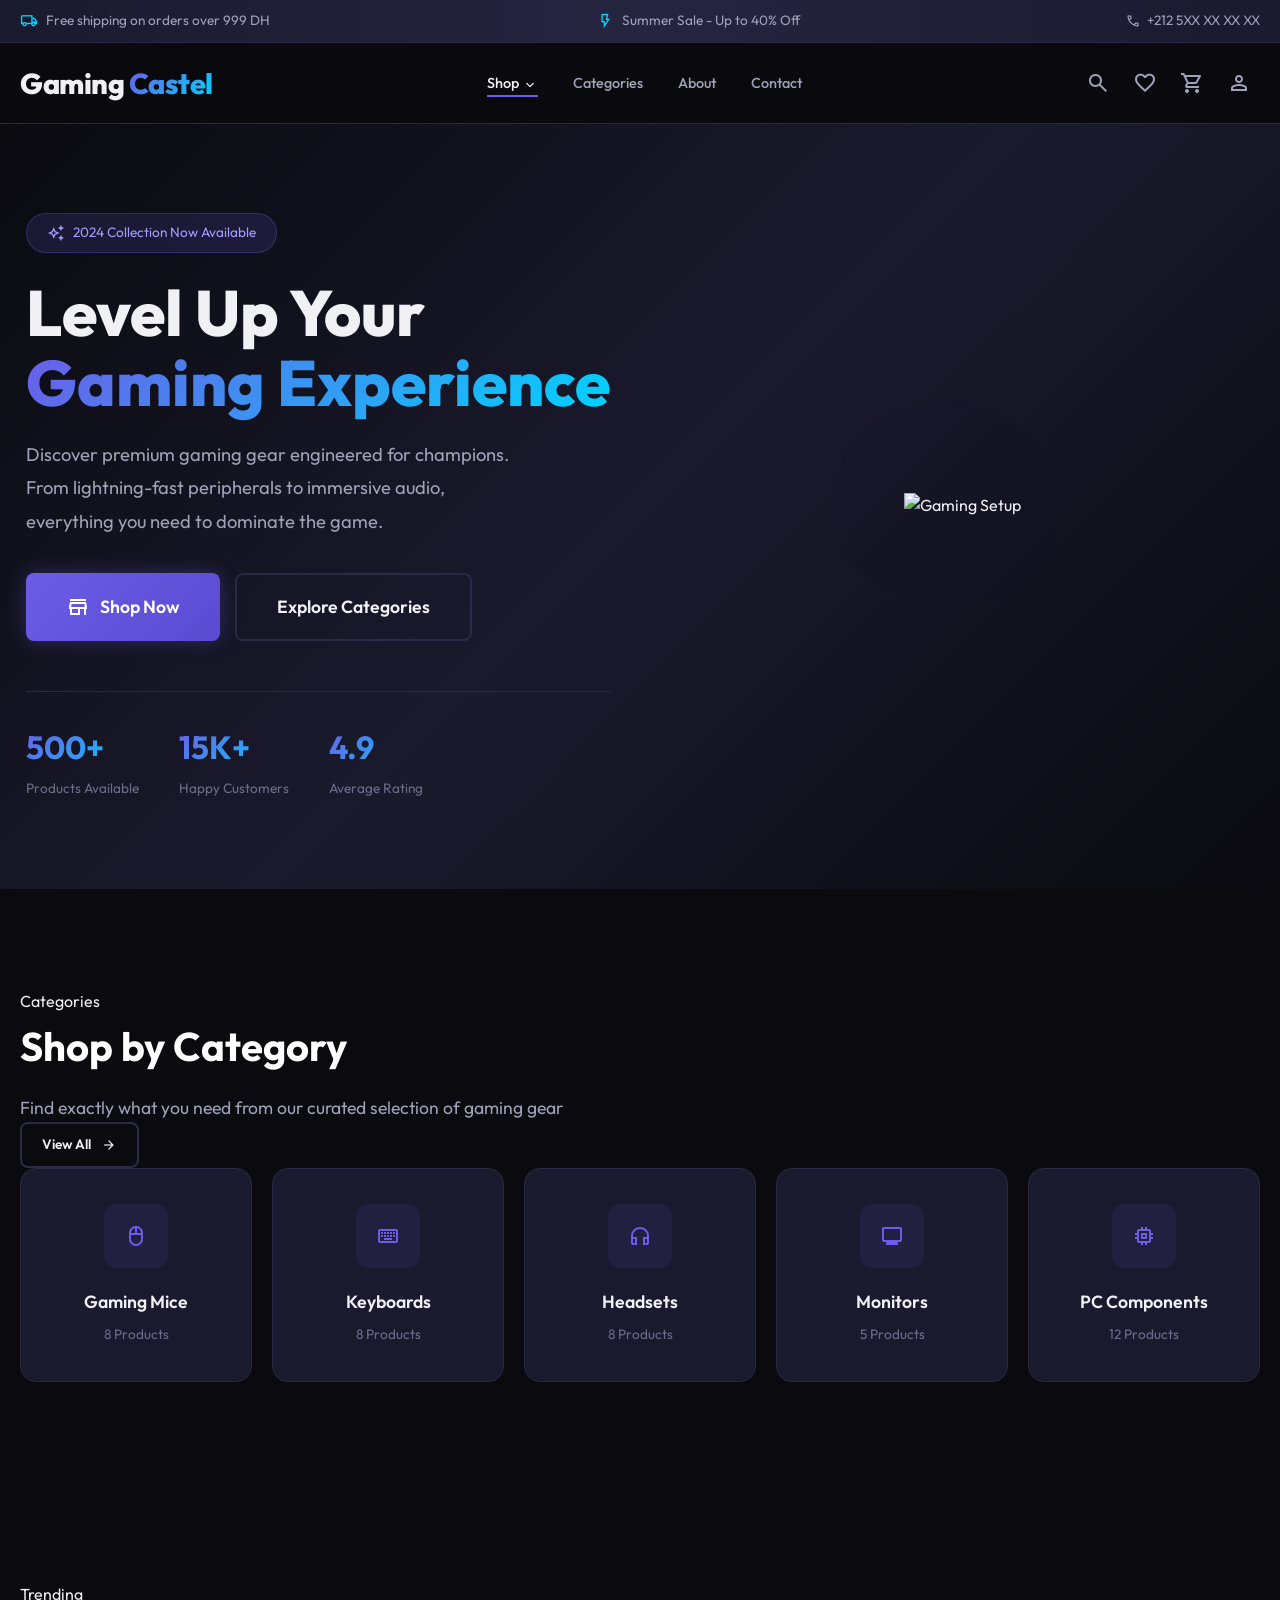
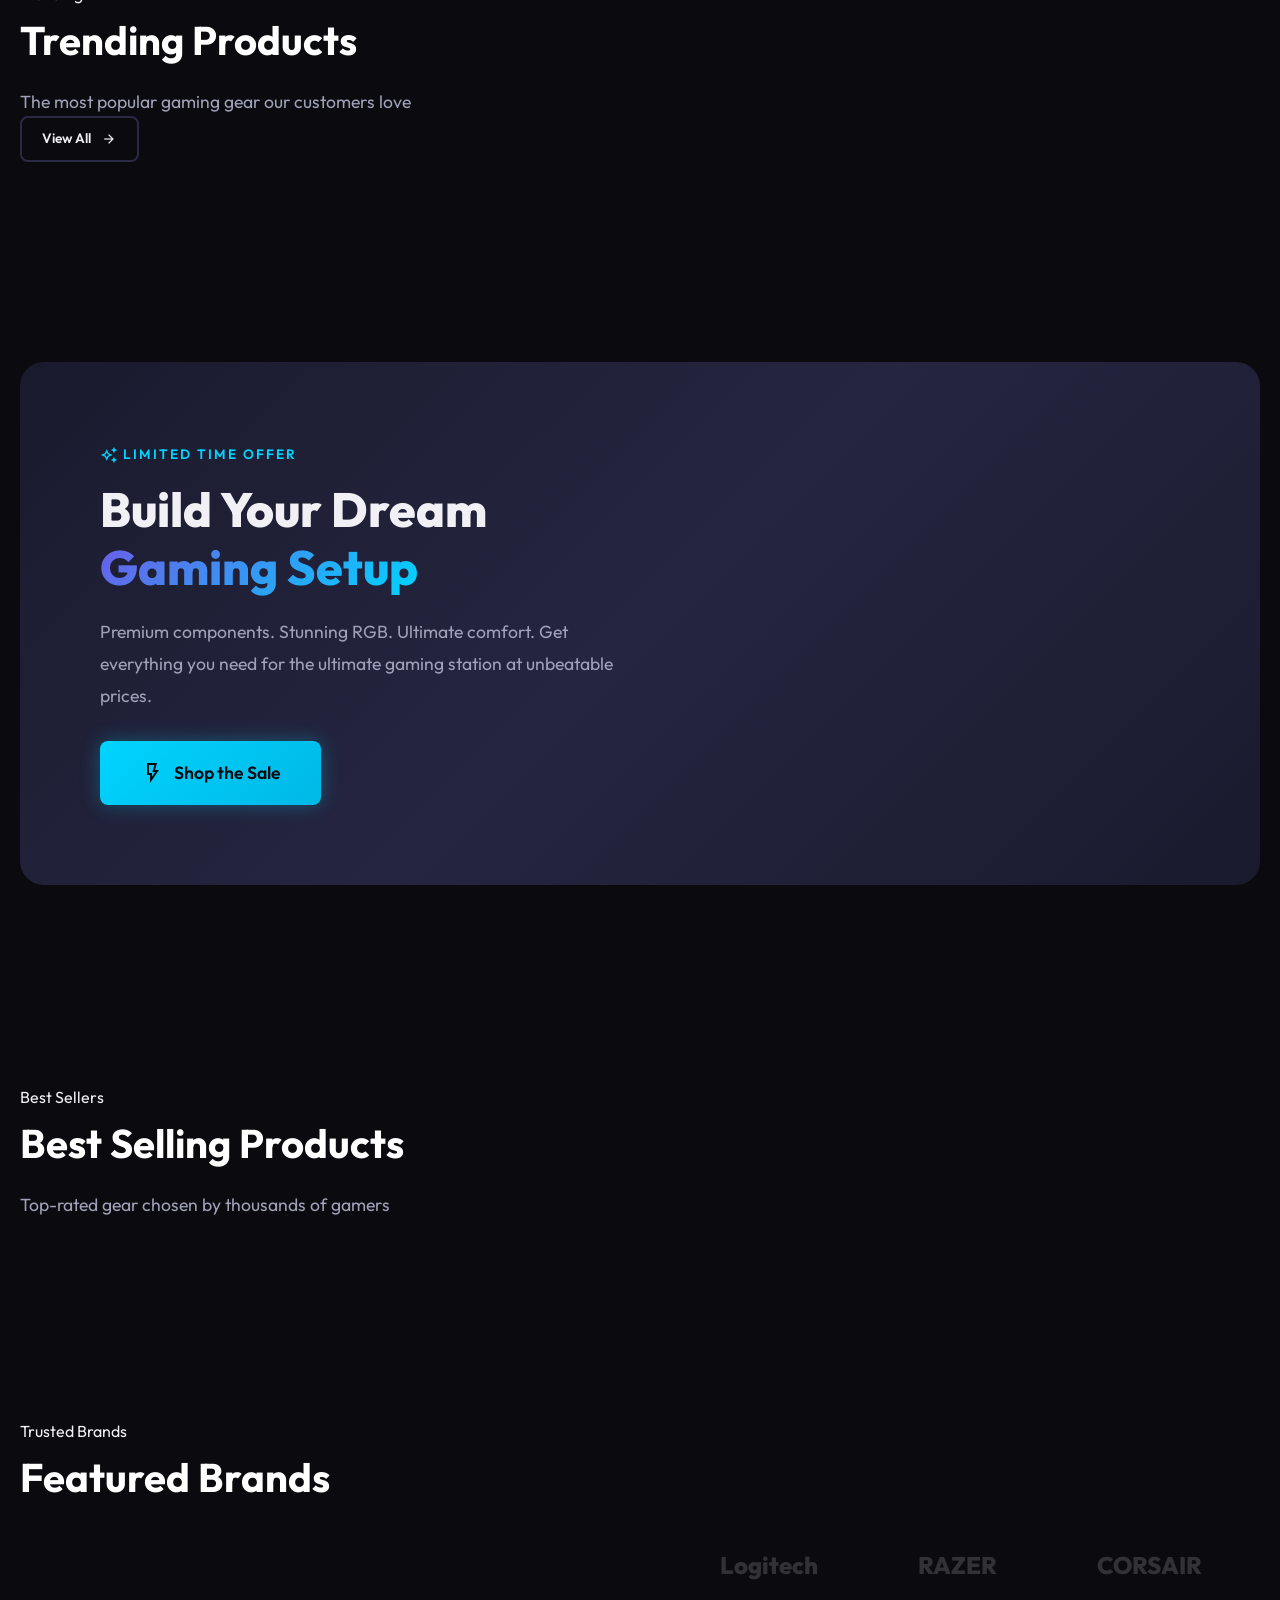
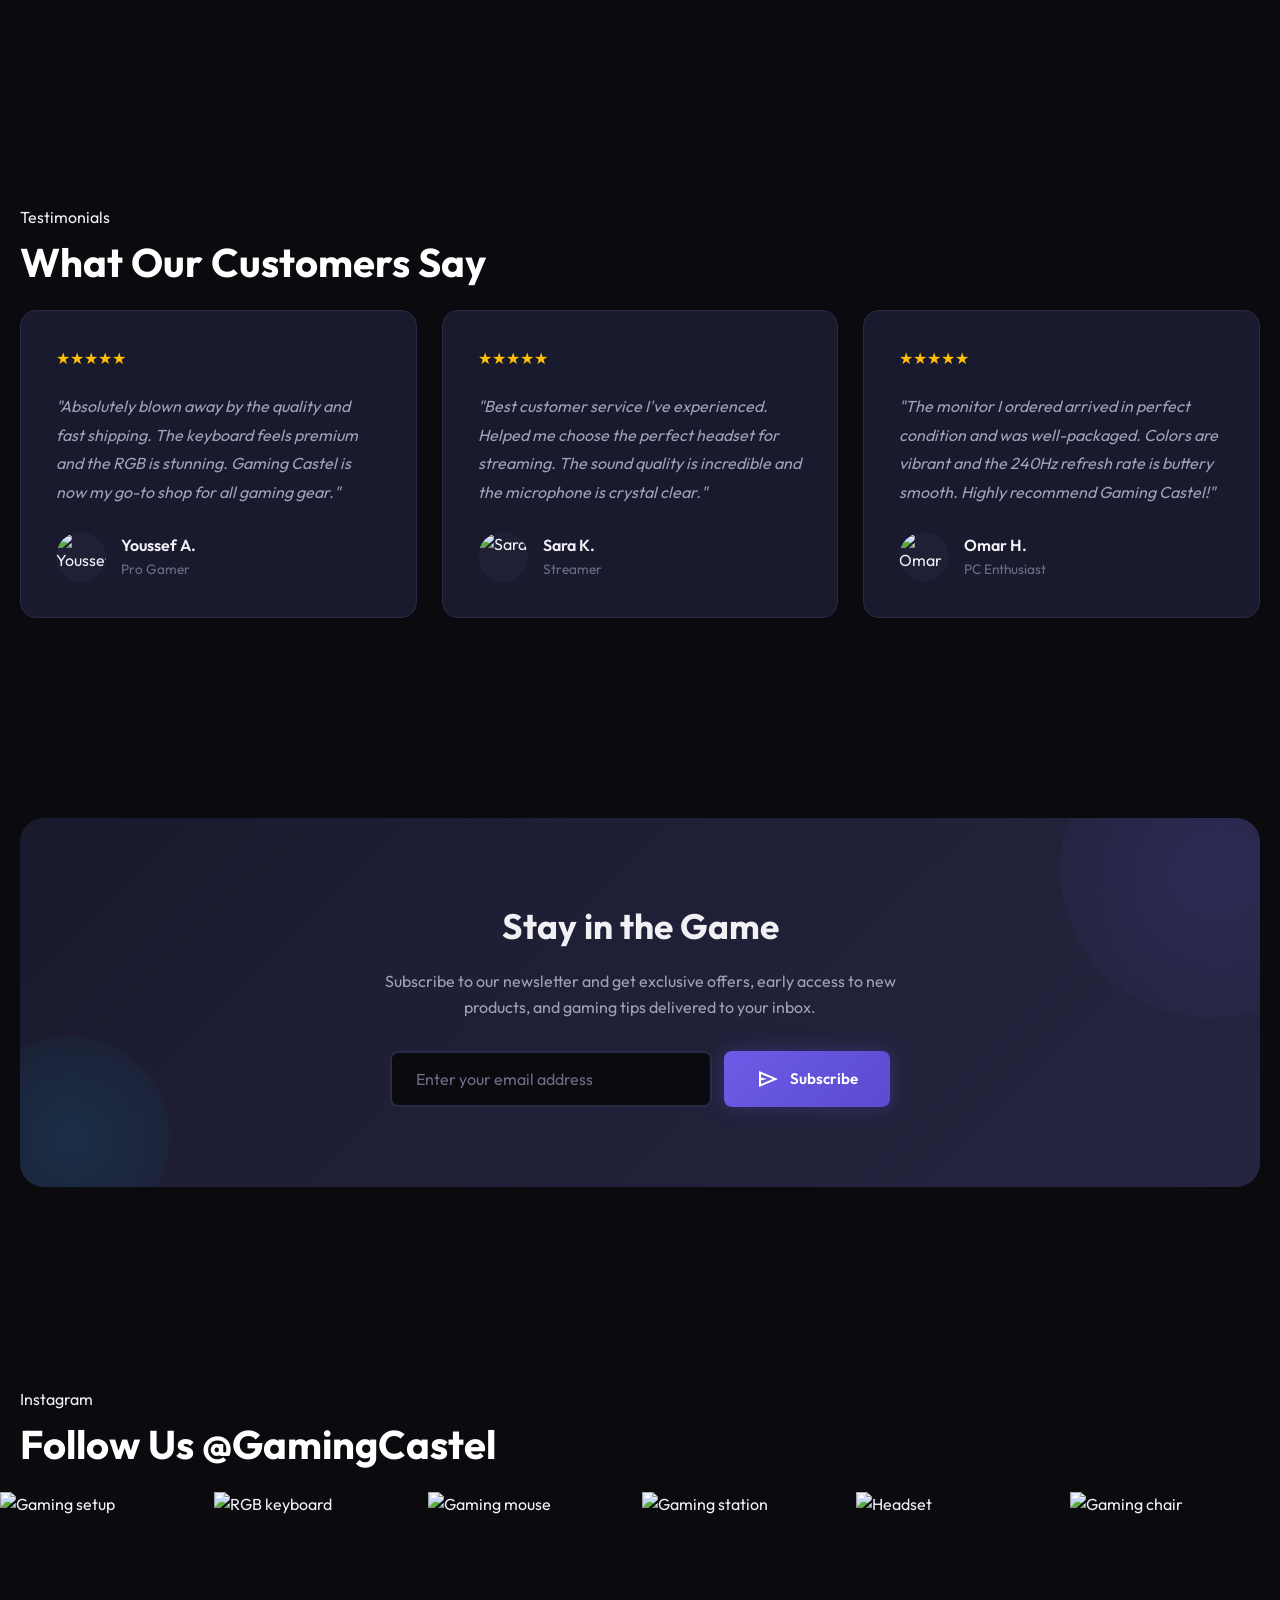
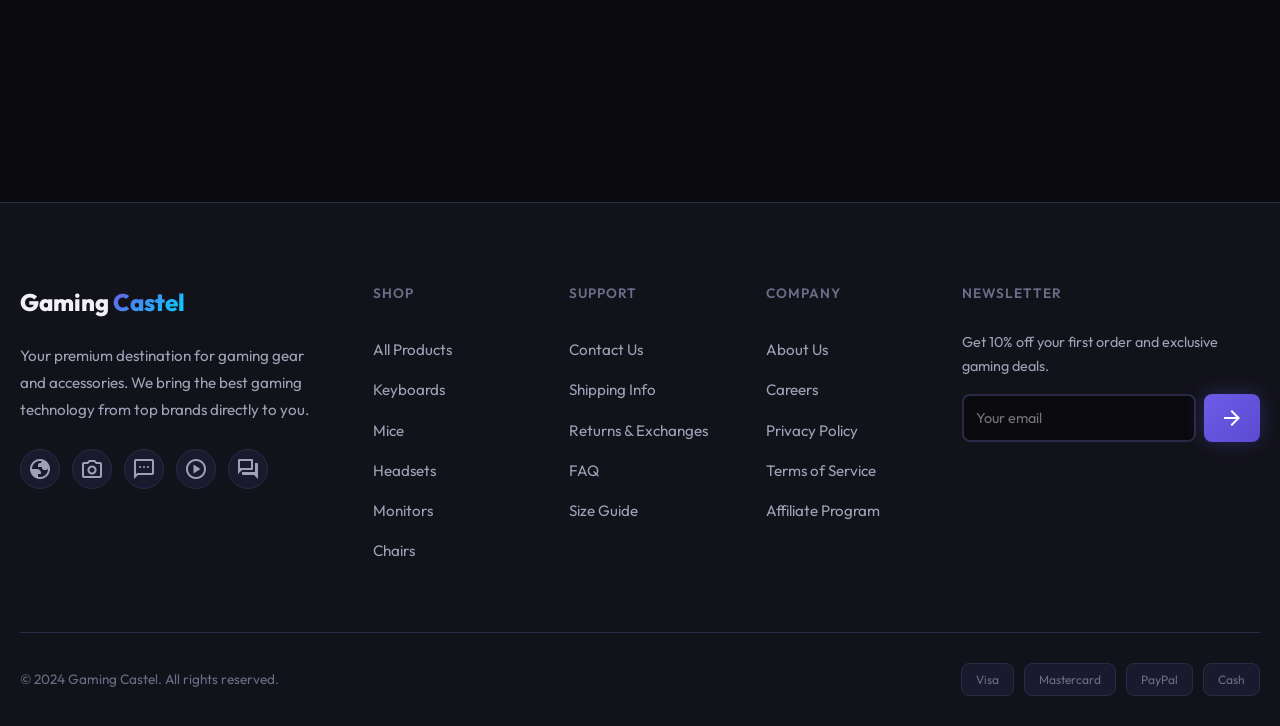
==== index.html @ 31cf0c85 "beta" ====
<!DOCTYPE html>
<html lang="en">
<head>
  <meta charset="UTF-8">
  <meta name="viewport" content="width=device-width, initial-scale=1.0">
  <meta name="description" content="Gaming Castel - Level Up Your Gaming Experience. Premium gaming gear, keyboards, mice, headsets, and accessories.">
  <title>Gaming Castel - Level Up Your Gaming Experience</title>
  <link rel="preconnect" href="https://fonts.googleapis.com">
  <link rel="preconnect" href="https://fonts.gstatic.com" crossorigin>
  <link href="https://fonts.googleapis.com/css2?family=Outfit:wght@300;400;500;600;700;800;900&display=swap" rel="stylesheet">
  <link href="https://fonts.googleapis.com/css2?family=Material+Symbols+Outlined:opsz,wght,FILL,GRAD@20..48,100..700,0,1" rel="stylesheet">
  <script src="https://cdn.tailwindcss.com"></script>
  <script src="https://cdnjs.cloudflare.com/ajax/libs/gsap/3.12.5/gsap.min.js"></script>
  <script src="https://cdnjs.cloudflare.com/ajax/libs/gsap/3.12.5/ScrollTrigger.min.js"></script>
  <link rel="stylesheet" href="assets/css/style.css">
  <script>
    tailwind.config = {
      theme: {
        extend: {
          colors: {
            primary: { DEFAULT: '#6c5ce7', dark: '#5a4bd1', light: '#a29bfe' },
            accent: { DEFAULT: '#00d4ff', dark: '#00b8e6' },
            dark: { DEFAULT: '#0a0a0f', secondary: '#12121a', card: '#1a1a2e', elevated: '#1f1f35', hover: '#252540' }
          },
          fontFamily: { outfit: ['Outfit', 'sans-serif'] }
        }
      }
    }
  </script>
  <style>
    .search-container { position: relative; }
    .search-results { position: absolute; top: 100%; left: 50%; transform: translateX(-50%); width: 400px; background: var(--bg-card); border: 1px solid var(--border-color); border-radius: var(--radius-md); box-shadow: var(--shadow-lg); z-index: 100; opacity: 0; visibility: hidden; transition: var(--transition); margin-top: 10px; max-height: 400px; overflow-y: auto; }
    .search-results.active { opacity: 1; visibility: visible; }
    .search-result-item { display: flex; align-items: center; gap: 12px; padding: 12px 15px; transition: var(--transition); }
    .search-result-item:hover { background: var(--bg-hover); }
    .search-result-item img { width: 50px; height: 50px; border-radius: 8px; object-fit: cover; background: var(--bg-elevated); }
    .search-result-item strong { display: block; font-size: 0.9rem; margin-bottom: 4px; }
    .search-result-item span { color: var(--primary-light); font-weight: 600; font-size: 0.85rem; }
    .search-no-results { padding: 20px; text-align: center; color: var(--text-muted); }
    .modal-overlay { position: fixed; inset: 0; background: rgba(0,0,0,0.7); z-index: 9999; display: none; align-items: center; justify-content: center; padding: 20px; }
    .modal-overlay.active { display: flex; }
    .modal-content { background: var(--bg-secondary); border: 1px solid var(--border-color); border-radius: var(--radius-xl); padding: 40px; max-width: 900px; width: 100%; max-height: 90vh; overflow-y: auto; position: relative; }
    .modal-close { position: absolute; top: 15px; right: 15px; width: 40px; height: 40px; border-radius: 50%; background: var(--bg-hover); display: flex; align-items: center; justify-content: center; color: var(--text-primary); transition: var(--transition); }
    .modal-close:hover { background: var(--secondary); }
    #quick-view-modal { position: fixed; inset: 0; z-index: 9999; display: none; }
    #quick-view-modal.active { display: block; }
    #quick-view-modal .modal-overlay { display: flex; }
  </style>
</head>
<body>

<div id="toast-container" class="toast-container"></div>

<div id="quick-view-modal"></div>

<button class="back-to-top material-symbols-outlined">arrow_upward</button>

<div class="mobile-menu-overlay"></div>

<div class="mobile-menu">
  <div class="mobile-menu-header">
    <div class="logo" style="font-size:1.3rem;font-weight:800">Gaming <span style="background:linear-gradient(135deg,#6c5ce7,#00d4ff);-webkit-background-clip:text;-webkit-text-fill-color:transparent">Castel</span></div>
    <button class="mobile-menu-close"><span class="material-symbols-outlined">close</span></button>
  </div>
  <div class="mobile-menu-links">
    <a href="index.html">Home</a>
    <a href="shop.html">Shop</a>
    <a href="categories.html">Categories</a>
    <a href="about.html">About</a>
    <a href="contact.html">Contact</a>
  </div>
  <div style="margin-top:30px;padding-top:20px;border-top:1px solid var(--border-color);display:flex;gap:15px">
    <a href="wishlist.html" style="color:var(--text-secondary)"><span class="material-symbols-outlined">favorite</span></a>
    <a href="cart.html" style="color:var(--text-secondary)"><span class="material-symbols-outlined">shopping_cart</span></a>
    <a href="#" style="color:var(--text-secondary)"><span class="material-symbols-outlined">person</span></a>
  </div>
</div>

<div class="announcement-bar">
  <div class="container">
    <div class="offer">
      <span class="material-symbols-outlined">local_shipping</span>
      <span>Free shipping on orders over 999 DH</span>
    </div>
    <div class="offer">
      <span class="material-symbols-outlined">flash_on</span>
      <span>Summer Sale - Up to 40% Off</span>
    </div>
    <div class="phone">
      <span class="material-symbols-outlined">call</span>
      <span>+212 5XX XX XX XX</span>
    </div>
  </div>
</div>

<nav class="navbar">
  <div class="container">
    <a href="index.html" class="logo">Gaming <span>Castel</span></a>
    <ul class="nav-links">
      <li style="position:relative">
        <a href="shop.html" class="active">Shop <span class="material-symbols-outlined" style="font-size:16px;vertical-align:middle">expand_more</span></a>
        <div class="mega-menu">
          <div class="container">
            <div class="mega-menu-grid">
              <div class="mega-menu-column">
                <h4>Input Devices</h4>
                <a href="shop.html?category=Mice"><span class="material-symbols-outlined">mouse</span> Gaming Mice</a>
                <a href="shop.html?category=Keyboards"><span class="material-symbols-outlined">keyboard</span> Keyboards</a>
                <a href="shop.html?category=Controllers"><span class="material-symbols-outlined">stadia_controller</span> Controllers</a>
                <a href="shop.html?category=Mouse Pads"><span class="material-symbols-outlined">grid_view</span> Mouse Pads</a>
              </div>
              <div class="mega-menu-column">
                <h4>Audio & Video</h4>
                <a href="shop.html?category=Headsets"><span class="material-symbols-outlined">headphones</span> Headsets</a>
                <a href="shop.html?category=Microphones"><span class="material-symbols-outlined">mic</span> Microphones</a>
                <a href="shop.html?category=Webcams"><span class="material-symbols-outlined">videocam</span> Webcams</a>
                <a href="shop.html?category=Monitors"><span class="material-symbols-outlined">monitor</span> Monitors</a>
              </div>
              <div class="mega-menu-column">
                <h4>Setup & Furniture</h4>
                <a href="shop.html?category=Chairs"><span class="material-symbols-outlined">chair</span> Gaming Chairs</a>
                <a href="shop.html?category=Accessories"><span class="material-symbols-outlined">table</span> Gaming Desks</a>
                <a href="shop.html?category=Accessories"><span class="material-symbols-outlined">light</span> RGB Lighting</a>
                <a href="shop.html?category=PC Components"><span class="material-symbols-outlined">settings</span> PC Components</a>
              </div>
              <div class="mega-menu-column">
                <h4>Brands</h4>
                <a href="shop.html?brand=Logitech">Logitech G</a>
                <a href="shop.html?brand=Razer">Razer</a>
                <a href="shop.html?brand=Corsair">Corsair</a>
                <a href="shop.html?brand=SteelSeries">SteelSeries</a>
                <a href="shop.html?brand=HyperX">HyperX</a>
                <a href="shop.html?brand=ASUS">ASUS ROG</a>
                <a href="shop.html?brand=MSI">MSI</a>
              </div>
            </div>
          </div>
        </div>
      </li>
      <li><a href="categories.html">Categories</a></li>
      <li><a href="about.html">About</a></li>
      <li><a href="contact.html">Contact</a></li>
    </ul>
    <div class="nav-actions">
      <div class="search-container">
        <a href="#" onclick="event.preventDefault();document.getElementById('search-input').focus()">
          <span class="material-symbols-outlined">search</span>
        </a>
        <div class="search-results" id="search-results"></div>
      </div>
      <a href="wishlist.html">
        <span class="material-symbols-outlined">favorite</span>
        <span class="wishlist-count">0</span>
      </a>
      <a href="cart.html">
        <span class="material-symbols-outlined">shopping_cart</span>
        <span class="cart-count">0</span>
      </a>
      <a href="#"><span class="material-symbols-outlined">person</span></a>
      <button class="mobile-menu-btn"><span class="material-symbols-outlined">menu</span></button>
    </div>
  </div>
</nav>

<main>
  <section class="hero">
    <div class="container">
      <div class="hero-content">
        <div class="hero-badge">
          <span class="material-symbols-outlined" style="font-size:18px">auto_awesome</span>
          2024 Collection Now Available
        </div>
        <h1 class="hero-title">Level Up Your<br><span>Gaming Experience</span></h1>
        <p class="hero-desc">Discover premium gaming gear engineered for champions. From lightning-fast peripherals to immersive audio, everything you need to dominate the game.</p>
        <div class="hero-buttons">
          <a href="shop.html" class="btn btn-primary btn-lg">
            <span class="material-symbols-outlined">store</span> Shop Now
          </a>
          <a href="categories.html" class="btn btn-secondary btn-lg">
            Explore Categories
          </a>
        </div>
        <div class="hero-stats">
          <div class="hero-stat">
            <h3>500+</h3>
            <p>Products Available</p>
          </div>
          <div class="hero-stat">
            <h3>15K+</h3>
            <p>Happy Customers</p>
          </div>
          <div class="hero-stat">
            <h3>4.9</h3>
            <p>Average Rating</p>
          </div>
        </div>
      </div>
      <div class="hero-image">
        <img src="https://images.unsplash.com/photo-1586210579192-33a45a0b3a3f?w=600&q=80" alt="Gaming Setup" loading="lazy">
      </div>
    </div>
  </section>

  <section class="section-padding">
    <div class="container">
      <div class="flex items-end justify-between mb-12 flex-wrap gap-4">
        <div>
          <p class="text-[var(--accent)] font-semibold uppercase tracking-[2px] text-sm mb-3">Categories</p>
          <h2 class="section-title">Shop by Category</h2>
          <p class="section-subtitle">Find exactly what you need from our curated selection of gaming gear</p>
        </div>
        <a href="categories.html" class="btn btn-outline btn-sm">View All <span class="material-symbols-outlined" style="font-size:16px">arrow_forward</span></a>
      </div>
      <div class="categories-grid">
        <div class="category-card">
          <div class="category-icon"><span class="material-symbols-outlined">mouse</span></div>
          <h3>Gaming Mice</h3>
          <p>8 Products</p>
        </div>
        <div class="category-card">
          <div class="category-icon"><span class="material-symbols-outlined">keyboard</span></div>
          <h3>Keyboards</h3>
          <p>8 Products</p>
        </div>
        <div class="category-card">
          <div class="category-icon"><span class="material-symbols-outlined">headphones</span></div>
          <h3>Headsets</h3>
          <p>8 Products</p>
        </div>
        <div class="category-card">
          <div class="category-icon"><span class="material-symbols-outlined">monitor</span></div>
          <h3>Monitors</h3>
          <p>5 Products</p>
        </div>
        <div class="category-card">
          <div class="category-icon"><span class="material-symbols-outlined">memory</span></div>
          <h3>PC Components</h3>
          <p>12 Products</p>
        </div>
      </div>
    </div>
  </section>

  <section class="section-padding pt-0">
    <div class="container">
      <div class="flex items-end justify-between mb-12 flex-wrap gap-4">
        <div>
          <p class="text-[var(--accent)] font-semibold uppercase tracking-[2px] text-sm mb-3">Trending</p>
          <h2 class="section-title">Trending Products</h2>
          <p class="section-subtitle">The most popular gaming gear our customers love</p>
        </div>
        <a href="shop.html" class="btn btn-outline btn-sm">View All <span class="material-symbols-outlined" style="font-size:16px">arrow_forward</span></a>
      </div>
      <div class="product-grid" id="product-grid"></div>
    </div>
  </section>

  <section class="section-padding pt-0">
    <div class="container">
      <div class="promo-banner">
        <div class="content">
          <p class="subtitle"><span class="material-symbols-outlined" style="font-size:18px;vertical-align:middle">auto_awesome</span> Limited Time Offer</p>
          <h2>Build Your Dream<br><span class="text-gradient">Gaming Setup</span></h2>
          <p>Premium components. Stunning RGB. Ultimate comfort. Get everything you need for the ultimate gaming station at unbeatable prices.</p>
          <a href="shop.html" class="btn btn-accent btn-lg">
            <span class="material-symbols-outlined">flash_on</span> Shop the Sale
          </a>
        </div>
      </div>
    </div>
  </section>

  <section class="section-padding pt-0">
    <div class="container">
      <div class="flex items-end justify-between mb-12 flex-wrap gap-4">
        <div>
          <p class="text-[var(--accent)] font-semibold uppercase tracking-[2px] text-sm mb-3">Best Sellers</p>
          <h2 class="section-title">Best Selling Products</h2>
          <p class="section-subtitle">Top-rated gear chosen by thousands of gamers</p>
        </div>
      </div>
      <div class="product-grid" id="bestsellers-grid"></div>
    </div>
  </section>

  <section class="section-padding pt-0 brands-section">
    <div class="container mb-8">
      <div class="text-center">
        <p class="text-[var(--accent)] font-semibold uppercase tracking-[2px] text-sm mb-3">Trusted Brands</p>
        <h2 class="section-title">Featured Brands</h2>
      </div>
    </div>
    <div style="position:relative">
      <div class="brands-track" id="brands-track">
        <div class="brand-item"><img src="https://logo.clearbit.com/logitech.com" alt="Logitech" onerror="this.style.display='none'"></div>
        <div class="brand-item"><img src="https://logo.clearbit.com/razer.com" alt="Razer" onerror="this.style.display='none'"></div>
        <div class="brand-item"><img src="https://logo.clearbit.com/corsair.com" alt="Corsair" onerror="this.style.display='none'"></div>
        <div class="brand-item"><img src="https://logo.clearbit.com/hyperx.com" alt="HyperX" onerror="this.style.display='none'"></div>
        <div class="brand-item"><img src="https://logo.clearbit.com/steelseries.com" alt="SteelSeries" onerror="this.style.display='none'"></div>
        <div class="brand-item"><img src="https://logo.clearbit.com/asus.com" alt="ASUS" onerror="this.style.display='none'"></div>
        <div class="brand-item"><img src="https://logo.clearbit.com/msi.com" alt="MSI" onerror="this.style.display='none'"></div>
        <div class="brand-item"><span style="font-size:1.5rem;font-weight:800;color:var(--text-muted)">Logitech</span></div>
        <div class="brand-item"><span style="font-size:1.5rem;font-weight:800;color:var(--text-muted)">RAZER</span></div>
        <div class="brand-item"><span style="font-size:1.5rem;font-weight:800;color:var(--text-muted)">CORSAIR</span></div>
        <div class="brand-item"><span style="font-size:1.5rem;font-weight:800;color:var(--text-muted)">HyperX</span></div>
        <div class="brand-item"><span style="font-size:1.5rem;font-weight:800;color:var(--text-muted)">SteelSeries</span></div>
        <div class="brand-item"><span style="font-size:1.5rem;font-weight:800;color:var(--text-muted)">ASUS</span></div>
        <div class="brand-item"><span style="font-size:1.5rem;font-weight:800;color:var(--text-muted)">MSI</span></div>
      </div>
    </div>
  </section>

  <section class="section-padding pt-0">
    <div class="container">
      <div class="text-center mb-12">
        <p class="text-[var(--accent)] font-semibold uppercase tracking-[2px] text-sm mb-3">Testimonials</p>
        <h2 class="section-title">What Our Customers Say</h2>
      </div>
      <div style="display:grid;grid-template-columns:repeat(3,1fr);gap:25px">
        <div class="testimonial-card">
          <div class="testimonial-stars">★★★★★</div>
          <p class="testimonial-text">"Absolutely blown away by the quality and fast shipping. The keyboard feels premium and the RGB is stunning. Gaming Castel is now my go-to shop for all gaming gear."</p>
          <div class="testimonial-author">
            <img class="testimonial-avatar" src="https://picsum.photos/seed/avatar1/100/100" alt="Youssef" loading="lazy">
            <div>
              <p class="testimonial-name">Youssef A.</p>
              <p class="testimonial-role">Pro Gamer</p>
            </div>
          </div>
        </div>
        <div class="testimonial-card">
          <div class="testimonial-stars">★★★★★</div>
          <p class="testimonial-text">"Best customer service I've experienced. Helped me choose the perfect headset for streaming. The sound quality is incredible and the microphone is crystal clear."</p>
          <div class="testimonial-author">
            <img class="testimonial-avatar" src="https://picsum.photos/seed/avatar2/100/100" alt="Sara" loading="lazy">
            <div>
              <p class="testimonial-name">Sara K.</p>
              <p class="testimonial-role">Streamer</p>
            </div>
          </div>
        </div>
        <div class="testimonial-card">
          <div class="testimonial-stars">★★★★★</div>
          <p class="testimonial-text">"The monitor I ordered arrived in perfect condition and was well-packaged. Colors are vibrant and the 240Hz refresh rate is buttery smooth. Highly recommend Gaming Castel!"</p>
          <div class="testimonial-author">
            <img class="testimonial-avatar" src="https://picsum.photos/seed/avatar3/100/100" alt="Omar" loading="lazy">
            <div>
              <p class="testimonial-name">Omar H.</p>
              <p class="testimonial-role">PC Enthusiast</p>
            </div>
          </div>
        </div>
      </div>
    </div>
  </section>

  <section class="section-padding pt-0">
    <div class="container">
      <div class="newsletter">
        <div class="content">
          <h2>Stay in the Game</h2>
          <p>Subscribe to our newsletter and get exclusive offers, early access to new products, and gaming tips delivered to your inbox.</p>
          <form class="newsletter-form" onsubmit="event.preventDefault(); showToast('Subscribed! Welcome to the Gaming Castel family.','success'); this.reset();">
            <input type="email" placeholder="Enter your email address" required>
            <button type="submit" class="btn btn-primary"><span class="material-symbols-outlined">send</span> Subscribe</button>
          </form>
        </div>
      </div>
    </div>
  </section>

  <section class="section-padding pt-0">
    <div class="container mb-8">
      <div class="text-center">
        <p class="text-[var(--accent)] font-semibold uppercase tracking-[2px] text-sm mb-3">Instagram</p>
        <h2 class="section-title">Follow Us @GamingCastel</h2>
      </div>
    </div>
    <div class="instagram-grid">
      <div class="instagram-item">
        <img src="https://images.unsplash.com/photo-1542751371-adc38448a05e?w=400&q=80" alt="Gaming setup" loading="lazy">
        <div class="instagram-overlay"><span class="material-symbols-outlined">photo_camera</span></div>
      </div>
      <div class="instagram-item">
        <img src="https://images.unsplash.com/photo-1612287230202-1ff1d85d1bdf?w=400&q=80" alt="RGB keyboard" loading="lazy">
        <div class="instagram-overlay"><span class="material-symbols-outlined">photo_camera</span></div>
      </div>
      <div class="instagram-item">
        <img src="https://images.unsplash.com/photo-1586210579192-33a45a0b3a3f?w=400&q=80" alt="Gaming mouse" loading="lazy">
        <div class="instagram-overlay"><span class="material-symbols-outlined">photo_camera</span></div>
      </div>
      <div class="instagram-item">
        <img src="https://images.unsplash.com/photo-1538481199705-c710c4e965fc?w=400&q=80" alt="Gaming station" loading="lazy">
        <div class="instagram-overlay"><span class="material-symbols-outlined">photo_camera</span></div>
      </div>
      <div class="instagram-item">
        <img src="https://images.unsplash.com/photo-1593305841991-05c297ba4575?w=400&q=80" alt="Headset" loading="lazy">
        <div class="instagram-overlay"><span class="material-symbols-outlined">photo_camera</span></div>
      </div>
      <div class="instagram-item">
        <img src="https://images.unsplash.com/photo-1616588589676-62b3bd4ff6d2?w=400&q=80" alt="Gaming chair" loading="lazy">
        <div class="instagram-overlay"><span class="material-symbols-outlined">photo_camera</span></div>
      </div>
    </div>
  </section>
</main>

<footer class="footer">
  <div class="container">
    <div class="footer-grid">
      <div class="footer-brand">
        <div class="logo">Gaming <span>Castel</span></div>
        <p>Your premium destination for gaming gear and accessories. We bring the best gaming technology from top brands directly to you.</p>
        <div class="footer-social">
          <a href="#" aria-label="Facebook"><span class="material-symbols-outlined">globe</span></a>
          <a href="#" aria-label="Instagram"><span class="material-symbols-outlined">photo_camera</span></a>
          <a href="#" aria-label="Twitter"><span class="material-symbols-outlined">sms</span></a>
          <a href="#" aria-label="YouTube"><span class="material-symbols-outlined">play_circle</span></a>
          <a href="#" aria-label="Discord"><span class="material-symbols-outlined">forum</span></a>
        </div>
      </div>
      <div>
        <h4>Shop</h4>
        <div class="footer-links">
          <a href="shop.html">All Products</a>
          <a href="shop.html?category=Keyboards">Keyboards</a>
          <a href="shop.html?category=Mice">Mice</a>
          <a href="shop.html?category=Headsets">Headsets</a>
          <a href="shop.html?category=Monitors">Monitors</a>
          <a href="shop.html?category=Chairs">Chairs</a>
        </div>
      </div>
      <div>
        <h4>Support</h4>
        <div class="footer-links">
          <a href="contact.html">Contact Us</a>
          <a href="#">Shipping Info</a>
          <a href="#">Returns & Exchanges</a>
          <a href="#">FAQ</a>
          <a href="#">Size Guide</a>
        </div>
      </div>
      <div>
        <h4>Company</h4>
        <div class="footer-links">
          <a href="about.html">About Us</a>
          <a href="#">Careers</a>
          <a href="#">Privacy Policy</a>
          <a href="#">Terms of Service</a>
          <a href="#">Affiliate Program</a>
        </div>
      </div>
      <div>
        <h4>Newsletter</h4>
        <p style="color:var(--text-secondary);font-size:0.9rem;line-height:1.7;margin-bottom:15px">Get 10% off your first order and exclusive gaming deals.</p>
        <form onsubmit="event.preventDefault(); showToast('Subscribed!','success'); this.reset();" style="display:flex;gap:8px">
          <input type="email" placeholder="Your email" style="flex:1;padding:12px;border-radius:8px;border:2px solid var(--border-color);background:var(--bg-primary);color:var(--text-primary);font-size:0.9rem" required>
          <button type="submit" class="btn btn-primary btn-sm" style="padding:12px 16px"><span class="material-symbols-outlined">arrow_forward</span></button>
        </form>
      </div>
    </div>
    <div class="footer-bottom">
      <p>&copy; 2024 Gaming Castel. All rights reserved.</p>
      <div class="footer-payments">
        <span>Visa</span>
        <span>Mastercard</span>
        <span>PayPal</span>
        <span>Cash</span>
      </div>
    </div>
  </div>
</footer>

<input type="text" id="search-input" style="position:absolute;left:-9999px" autocomplete="off">

<script src="assets/js/script.js"></script>
</body>
</html>
---- assets/css/style.css ----
/* ============================================
   Gaming Castel - Custom Styles
   ============================================ */

:root {
  --primary: #6c5ce7;
  --primary-dark: #5a4bd1;
  --primary-light: #a29bfe;
  --accent: #00d4ff;
  --accent-dark: #00b8e6;
  --secondary: #ff6b6b;
  --success: #00b894;
  --warning: #fdcb6e;
  --bg-primary: #0a0a0f;
  --bg-secondary: #12121a;
  --bg-card: #1a1a2e;
  --bg-elevated: #1f1f35;
  --bg-hover: #252540;
  --text-primary: #f0f0f5;
  --text-secondary: #a0a0b8;
  --text-muted: #6c6c88;
  --border-color: #2a2a45;
  --border-light: #353555;
  --shadow-sm: 0 2px 8px rgba(0, 0, 0, 0.3);
  --shadow-md: 0 4px 20px rgba(0, 0, 0, 0.4);
  --shadow-lg: 0 8px 40px rgba(0, 0, 0, 0.5);
  --shadow-glow: 0 0 20px rgba(108, 92, 231, 0.3);
  --shadow-glow-accent: 0 0 20px rgba(0, 212, 255, 0.3);
  --radius-sm: 8px;
  --radius-md: 12px;
  --radius-lg: 16px;
  --radius-xl: 24px;
  --transition: all 0.3s cubic-bezier(0.4, 0, 0.2, 1);
  --font-primary: 'Outfit', sans-serif;
}

*, *::before, *::after {
  margin: 0;
  padding: 0;
  box-sizing: border-box;
}

html {
  scroll-behavior: smooth;
  scroll-padding-top: 100px;
}

body {
  font-family: var(--font-primary);
  background-color: var(--bg-primary);
  color: var(--text-primary);
  line-height: 1.6;
  overflow-x: hidden;
  -webkit-font-smoothing: antialiased;
}

::selection {
  background: var(--primary);
  color: white;
}

::-webkit-scrollbar {
  width: 8px;
}

::-webkit-scrollbar-track {
  background: var(--bg-secondary);
}

::-webkit-scrollbar-thumb {
  background: var(--border-color);
  border-radius: 4px;
}

::-webkit-scrollbar-thumb:hover {
  background: var(--primary);
}

a {
  color: inherit;
  text-decoration: none;
}

ul { list-style: none; }

img {
  max-width: 100%;
  height: auto;
  display: block;
}

button {
  cursor: pointer;
  font-family: inherit;
  border: none;
  background: none;
}

input, select, textarea {
  font-family: inherit;
  outline: none;
}

.container {
  max-width: 1280px;
  margin: 0 auto;
  padding: 0 20px;
}

.section-padding {
  padding: 100px 0;
}

.section-title {
  font-size: 2.5rem;
  font-weight: 700;
  margin-bottom: 1rem;
  background: linear-gradient(135deg, #fff 60%, var(--primary-light));
  -webkit-background-clip: text;
  -webkit-text-fill-color: transparent;
  background-clip: text;
}

.section-subtitle {
  color: var(--text-secondary);
  font-size: 1.1rem;
  max-width: 600px;
}

.text-gradient {
  background: linear-gradient(135deg, var(--primary), var(--accent));
  -webkit-background-clip: text;
  -webkit-text-fill-color: transparent;
  background-clip: text;
}

.btn {
  display: inline-flex;
  align-items: center;
  gap: 10px;
  padding: 14px 32px;
  border-radius: var(--radius-sm);
  font-weight: 600;
  font-size: 0.95rem;
  transition: var(--transition);
  position: relative;
  overflow: hidden;
}

.btn-primary {
  background: linear-gradient(135deg, var(--primary), var(--primary-dark));
  color: white;
  box-shadow: var(--shadow-glow);
}

.btn-primary:hover {
  transform: translateY(-2px);
  box-shadow: 0 0 30px rgba(108, 92, 231, 0.5);
}

.btn-secondary {
  background: transparent;
  color: var(--text-primary);
  border: 2px solid var(--border-color);
}

.btn-secondary:hover {
  border-color: var(--primary);
  background: rgba(108, 92, 231, 0.1);
}

.btn-accent {
  background: linear-gradient(135deg, var(--accent), var(--accent-dark));
  color: var(--bg-primary);
  box-shadow: var(--shadow-glow-accent);
}

.btn-accent:hover {
  transform: translateY(-2px);
  box-shadow: 0 0 30px rgba(0, 212, 255, 0.5);
}

.btn-sm {
  padding: 10px 20px;
  font-size: 0.85rem;
}

.btn-lg {
  padding: 18px 40px;
  font-size: 1.1rem;
}

.btn-outline {
  border: 2px solid var(--border-color);
  color: var(--text-primary);
  background: transparent;
}

.btn-outline:hover {
  border-color: var(--primary);
  background: rgba(108, 92, 231, 0.1);
}

/* ============================================
   Announcement Bar
   ============================================ */
.announcement-bar {
  background: linear-gradient(90deg, #1a1a2e, #252540, #1a1a2e);
  padding: 10px 0;
  font-size: 0.85rem;
  color: var(--text-secondary);
  border-bottom: 1px solid var(--border-color);
}

.announcement-bar .container {
  display: flex;
  justify-content: space-between;
  align-items: center;
}

.announcement-bar .offer {
  display: flex;
  align-items: center;
  gap: 8px;
}

.announcement-bar .offer .material-symbols-outlined {
  font-size: 18px;
  color: var(--accent);
}

.announcement-bar .phone {
  display: flex;
  align-items: center;
  gap: 6px;
}

.announcement-bar .phone .material-symbols-outlined {
  font-size: 16px;
}

/* ============================================
   Navigation
   ============================================ */
.navbar {
  position: sticky;
  top: 0;
  z-index: 1000;
  background: rgba(10, 10, 15, 0.95);
  backdrop-filter: blur(20px);
  -webkit-backdrop-filter: blur(20px);
  border-bottom: 1px solid var(--border-color);
  transition: var(--transition);
}

.navbar.scrolled {
  box-shadow: var(--shadow-md);
}

.navbar .container {
  display: flex;
  align-items: center;
  justify-content: space-between;
  height: 80px;
}

.navbar .logo {
  font-size: 1.8rem;
  font-weight: 800;
  letter-spacing: -0.5px;
}

.navbar .logo span {
  background: linear-gradient(135deg, var(--primary), var(--accent));
  -webkit-background-clip: text;
  -webkit-text-fill-color: transparent;
  background-clip: text;
}

.navbar .nav-links {
  display: flex;
  align-items: center;
  gap: 35px;
}

.navbar .nav-links a {
  font-size: 0.9rem;
  font-weight: 500;
  color: var(--text-secondary);
  transition: var(--transition);
  position: relative;
  padding: 5px 0;
}

.navbar .nav-links a::after {
  content: '';
  position: absolute;
  bottom: 0;
  left: 0;
  width: 0;
  height: 2px;
  background: var(--primary);
  transition: var(--transition);
}

.navbar .nav-links a:hover, .navbar .nav-links a.active {
  color: var(--text-primary);
}

.navbar .nav-links a:hover::after, .navbar .nav-links a.active::after {
  width: 100%;
}

.navbar .nav-actions {
  display: flex;
  align-items: center;
  gap: 5px;
}

.navbar .nav-actions a {
  width: 42px;
  height: 42px;
  display: flex;
  align-items: center;
  justify-content: center;
  border-radius: 50%;
  transition: var(--transition);
  color: var(--text-secondary);
  position: relative;
}

.navbar .nav-actions a:hover {
  background: var(--bg-hover);
  color: var(--text-primary);
}

.navbar .nav-actions .cart-count, .navbar .nav-actions .wishlist-count {
  position: absolute;
  top: 2px;
  right: 2px;
  background: var(--secondary);
  color: white;
  font-size: 0.65rem;
  font-weight: 700;
  width: 18px;
  height: 18px;
  border-radius: 50%;
  display: flex;
  align-items: center;
  justify-content: center;
}

.mobile-menu-btn {
  display: none;
  width: 42px;
  height: 42px;
  align-items: center;
  justify-content: center;
  color: var(--text-primary);
}

.mobile-menu-btn span {
  font-size: 28px;
}

.mobile-menu-overlay {
  position: fixed;
  top: 0;
  left: 0;
  width: 100%;
  height: 100%;
  background: rgba(0,0,0,0.7);
  z-index: 998;
  opacity: 0;
  visibility: hidden;
  transition: var(--transition);
}

.mobile-menu-overlay.active {
  opacity: 1;
  visibility: visible;
}

.mobile-menu {
  position: fixed;
  top: 0;
  right: -320px;
  width: 320px;
  height: 100%;
  background: var(--bg-secondary);
  z-index: 999;
  transition: all 0.4s cubic-bezier(0.4, 0, 0.2, 1);
  padding: 30px;
  border-left: 1px solid var(--border-color);
  overflow-y: auto;
}

.mobile-menu.active {
  right: 0;
}

.mobile-menu-header {
  display: flex;
  justify-content: space-between;
  align-items: center;
  margin-bottom: 30px;
  padding-bottom: 20px;
  border-bottom: 1px solid var(--border-color);
}

.mobile-menu-close {
  width: 36px;
  height: 36px;
  display: flex;
  align-items: center;
  justify-content: center;
  color: var(--text-primary);
  background: var(--bg-hover);
  border-radius: 50%;
}

.mobile-menu-links a {
  display: block;
  padding: 15px 0;
  font-size: 1.05rem;
  font-weight: 500;
  color: var(--text-secondary);
  border-bottom: 1px solid var(--border-color);
  transition: var(--transition);
}

.mobile-menu-links a:hover {
  color: var(--text-primary);
  padding-left: 10px;
}

/* ============================================
   Mega Menu
   ============================================ */
.mega-menu {
  position: absolute;
  top: 100%;
  left: 0;
  width: 100%;
  background: rgba(18, 18, 26, 0.98);
  backdrop-filter: blur(20px);
  border-bottom: 1px solid var(--border-color);
  opacity: 0;
  visibility: hidden;
  transform: translateY(10px);
  transition: var(--transition);
  z-index: 100;
}

.mega-menu.active {
  opacity: 1;
  visibility: visible;
  transform: translateY(0);
}

.mega-menu-grid {
  display: grid;
  grid-template-columns: repeat(4, 1fr);
  gap: 30px;
  padding: 40px 0;
}

.mega-menu-column h4 {
  font-size: 0.85rem;
  text-transform: uppercase;
  letter-spacing: 1px;
  color: var(--text-muted);
  margin-bottom: 20px;
  font-weight: 600;
}

.mega-menu-column a {
  display: flex;
  align-items: center;
  gap: 12px;
  padding: 10px 0;
  color: var(--text-secondary);
  font-size: 0.95rem;
  transition: var(--transition);
}

.mega-menu-column a:hover {
  color: var(--text-primary);
  padding-left: 5px;
}

.mega-menu-column a .material-symbols-outlined {
  font-size: 20px;
  color: var(--primary);
}

/* ============================================
   Hero Section
   ============================================ */
.hero {
  min-height: 85vh;
  display: flex;
  align-items: center;
  position: relative;
  overflow: hidden;
  background: linear-gradient(135deg, #0a0a0f 0%, #1a1a2e 50%, #0a0a0f 100%);
}

.hero::before {
  content: '';
  position: absolute;
  inset: 0;
  background: url('https://images.unsplash.com/photo-1542751371-adc38448a05e?w=1920&q=80') center/cover no-repeat;
  opacity: 0.15;
  z-index: 0;
}

.hero .container {
  position: relative;
  z-index: 1;
  display: grid;
  grid-template-columns: 1fr 1fr;
  gap: 60px;
  align-items: center;
}

.hero-content {
  max-width: 600px;
}

.hero-badge {
  display: inline-flex;
  align-items: center;
  gap: 8px;
  padding: 8px 20px;
  background: rgba(108, 92, 231, 0.15);
  border: 1px solid rgba(108, 92, 231, 0.3);
  border-radius: 50px;
  font-size: 0.85rem;
  color: var(--primary-light);
  margin-bottom: 25px;
}

.hero-title {
  font-size: 4rem;
  font-weight: 800;
  line-height: 1.1;
  margin-bottom: 20px;
}

.hero-title span {
  background: linear-gradient(135deg, var(--primary), var(--accent));
  -webkit-background-clip: text;
  -webkit-text-fill-color: transparent;
  background-clip: text;
}

.hero-desc {
  color: var(--text-secondary);
  font-size: 1.15rem;
  line-height: 1.8;
  margin-bottom: 35px;
  max-width: 500px;
}

.hero-buttons {
  display: flex;
  gap: 15px;
  flex-wrap: wrap;
}

.hero-image {
  display: flex;
  justify-content: center;
  align-items: center;
}

.hero-image img {
  max-width: 100%;
  height: auto;
  filter: drop-shadow(0 0 80px rgba(108, 92, 231, 0.3));
  animation: float 6s ease-in-out infinite;
}

@keyframes float {
  0%, 100% { transform: translateY(0); }
  50% { transform: translateY(-20px); }
}

.hero-stats {
  display: flex;
  gap: 40px;
  margin-top: 50px;
  padding-top: 30px;
  border-top: 1px solid var(--border-color);
}

.hero-stat h3 {
  font-size: 2rem;
  font-weight: 700;
  background: linear-gradient(135deg, var(--primary), var(--accent));
  -webkit-background-clip: text;
  -webkit-text-fill-color: transparent;
  background-clip: text;
}

.hero-stat p {
  color: var(--text-muted);
  font-size: 0.85rem;
  margin-top: 5px;
}

/* ============================================
   Featured Categories
   ============================================ */
.categories-grid {
  display: grid;
  grid-template-columns: repeat(5, 1fr);
  gap: 20px;
}

.category-card {
  background: var(--bg-card);
  border: 1px solid var(--border-color);
  border-radius: var(--radius-lg);
  padding: 35px 20px;
  text-align: center;
  transition: var(--transition);
  cursor: pointer;
  position: relative;
  overflow: hidden;
}

.category-card::before {
  content: '';
  position: absolute;
  inset: 0;
  background: linear-gradient(135deg, var(--primary), var(--accent));
  opacity: 0;
  transition: var(--transition);
}

.category-card:hover::before {
  opacity: 0.1;
}

.category-card:hover {
  transform: translateY(-5px);
  border-color: var(--primary);
  box-shadow: var(--shadow-glow);
}

.category-icon {
  width: 64px;
  height: 64px;
  background: rgba(108, 92, 231, 0.1);
  border-radius: var(--radius-md);
  display: flex;
  align-items: center;
  justify-content: center;
  margin: 0 auto 20px;
  font-size: 32px;
  color: var(--primary);
  transition: var(--transition);
}

.category-card:hover .category-icon {
  background: rgba(108, 92, 231, 0.2);
  transform: scale(1.1);
}

.category-card h3 {
  font-size: 1.1rem;
  font-weight: 600;
  margin-bottom: 8px;
}

.category-card p {
  color: var(--text-muted);
  font-size: 0.85rem;
}

/* ============================================
   Product Cards
   ============================================ */
.product-grid {
  display: grid;
  grid-template-columns: repeat(4, 1fr);
  gap: 25px;
}

.product-card {
  background: var(--bg-card);
  border: 1px solid var(--border-color);
  border-radius: var(--radius-lg);
  overflow: hidden;
  transition: var(--transition);
  position: relative;
}

.product-card:hover {
  transform: translateY(-5px);
  border-color: var(--border-light);
  box-shadow: var(--shadow-lg);
}

.product-badge {
  position: absolute;
  top: 15px;
  left: 15px;
  z-index: 2;
  padding: 6px 14px;
  border-radius: 50px;
  font-size: 0.75rem;
  font-weight: 700;
  text-transform: uppercase;
  letter-spacing: 0.5px;
}

.product-badge.discount {
  background: var(--secondary);
  color: white;
}

.product-badge.new {
  background: var(--primary);
  color: white;
}

.product-badge.bestseller {
  background: var(--accent);
  color: var(--bg-primary);
}

.product-image {
  position: relative;
  overflow: hidden;
  aspect-ratio: 1;
  background: var(--bg-elevated);
}

.product-image img {
  width: 100%;
  height: 100%;
  object-fit: cover;
  transition: transform 0.6s cubic-bezier(0.4, 0, 0.2, 1);
}

.product-card:hover .product-image img {
  transform: scale(1.08);
}

.product-actions {
  position: absolute;
  top: 15px;
  right: 15px;
  display: flex;
  flex-direction: column;
  gap: 8px;
  opacity: 0;
  transform: translateX(20px);
  transition: var(--transition);
}

.product-card:hover .product-actions {
  opacity: 1;
  transform: translateX(0);
}

.product-actions button {
  width: 38px;
  height: 38px;
  border-radius: 50%;
  background: rgba(10, 10, 15, 0.8);
  backdrop-filter: blur(10px);
  color: var(--text-primary);
  display: flex;
  align-items: center;
  justify-content: center;
  transition: var(--transition);
  font-size: 20px;
}

.product-actions button:hover {
  background: var(--primary);
}

.product-actions button.active {
  background: var(--secondary);
}

.product-info {
  padding: 20px;
}

.product-category {
  font-size: 0.75rem;
  text-transform: uppercase;
  letter-spacing: 1px;
  color: var(--text-muted);
  margin-bottom: 8px;
}

.product-name {
  font-size: 1.05rem;
  font-weight: 600;
  margin-bottom: 10px;
  display: -webkit-box;
  -webkit-line-clamp: 2;
  -webkit-box-orient: vertical;
  overflow: hidden;
  transition: var(--transition);
}

.product-card:hover .product-name {
  color: var(--primary-light);
}

.product-rating {
  display: flex;
  align-items: center;
  gap: 8px;
  margin-bottom: 12px;
}

.product-rating .stars {
  display: flex;
  gap: 2px;
  color: #ffc107;
  font-size: 16px;
}

.product-rating span {
  color: var(--text-muted);
  font-size: 0.85rem;
}

.product-price {
  display: flex;
  align-items: center;
  gap: 12px;
}

.product-price .current {
  font-size: 1.2rem;
  font-weight: 700;
  color: var(--text-primary);
}

.product-price .old {
  font-size: 0.95rem;
  color: var(--text-muted);
  text-decoration: line-through;
}

.product-card .add-to-cart-btn {
  width: calc(100% - 40px);
  margin: 0 20px 20px;
  padding: 12px;
  border-radius: var(--radius-sm);
  background: linear-gradient(135deg, var(--primary), var(--primary-dark));
  color: white;
  font-weight: 600;
  font-size: 0.9rem;
  transition: var(--transition);
  opacity: 0;
  transform: translateY(10px);
}

.product-card:hover .add-to-cart-btn {
  opacity: 1;
  transform: translateY(0);
}

.product-card .add-to-cart-btn:hover {
  box-shadow: var(--shadow-glow);
}

/* ============================================
   Promo Banner
   ============================================ */
.promo-banner {
  background: linear-gradient(135deg, #1a1a2e 0%, #252540 50%, #1a1a2e 100%);
  border-radius: var(--radius-xl);
  overflow: hidden;
  position: relative;
  padding: 80px;
}

.promo-banner::before {
  content: '';
  position: absolute;
  inset: 0;
  background: url('https://images.unsplash.com/photo-1538481199705-c710c4e965fc?w=1920&q=80') center/cover no-repeat;
  opacity: 0.1;
}

.promo-banner .content {
  position: relative;
  z-index: 1;
  max-width: 550px;
}

.promo-banner .subtitle {
  color: var(--accent);
  font-weight: 600;
  text-transform: uppercase;
  letter-spacing: 2px;
  font-size: 0.85rem;
  margin-bottom: 15px;
}

.promo-banner h2 {
  font-size: 3rem;
  font-weight: 800;
  line-height: 1.2;
  margin-bottom: 20px;
}

.promo-banner p {
  color: var(--text-secondary);
  font-size: 1.1rem;
  margin-bottom: 30px;
  line-height: 1.8;
}

/* ============================================
   Brand Carousel
   ============================================ */
.brands-section {
  overflow: hidden;
}

.brands-track {
  display: flex;
  gap: 60px;
  animation: scrollBrands 30s linear infinite;
  width: max-content;
}

.brand-item {
  flex-shrink: 0;
  display: flex;
  align-items: center;
  justify-content: center;
  height: 80px;
  padding: 0 20px;
  opacity: 0.4;
  transition: var(--transition);
  filter: grayscale(100%);
}

.brand-item:hover {
  opacity: 1;
  filter: grayscale(0%);
}

.brand-item img {
  height: 50px;
  object-fit: contain;
}

@keyframes scrollBrands {
  0% { transform: translateX(0); }
  100% { transform: translateX(-50%); }
}

/* ============================================
   Testimonials
   ============================================ */
.testimonial-card {
  background: var(--bg-card);
  border: 1px solid var(--border-color);
  border-radius: var(--radius-lg);
  padding: 35px;
  transition: var(--transition);
}

.testimonial-card:hover {
  border-color: var(--border-light);
  box-shadow: var(--shadow-md);
  transform: translateY(-3px);
}

.testimonial-stars {
  color: #ffc107;
  margin-bottom: 20px;
}

.testimonial-text {
  color: var(--text-secondary);
  font-size: 1rem;
  line-height: 1.8;
  margin-bottom: 25px;
  font-style: italic;
}

.testimonial-author {
  display: flex;
  align-items: center;
  gap: 15px;
}

.testimonial-avatar {
  width: 50px;
  height: 50px;
  border-radius: 50%;
  object-fit: cover;
  background: var(--bg-elevated);
}

.testimonial-name {
  font-weight: 600;
  font-size: 1rem;
}

.testimonial-role {
  color: var(--text-muted);
  font-size: 0.85rem;
}

/* ============================================
   Newsletter
   ============================================ */
.newsletter {
  background: linear-gradient(135deg, #1a1a2e, #252540);
  border-radius: var(--radius-xl);
  padding: 80px;
  text-align: center;
  position: relative;
  overflow: hidden;
}

.newsletter::before {
  content: '';
  position: absolute;
  width: 300px;
  height: 300px;
  background: radial-gradient(circle, rgba(108, 92, 231, 0.15), transparent);
  top: -100px;
  right: -100px;
  border-radius: 50%;
}

.newsletter::after {
  content: '';
  position: absolute;
  width: 200px;
  height: 200px;
  background: radial-gradient(circle, rgba(0, 212, 255, 0.1), transparent);
  bottom: -50px;
  left: -50px;
  border-radius: 50%;
}

.newsletter .content {
  position: relative;
  z-index: 1;
  max-width: 550px;
  margin: 0 auto;
}

.newsletter h2 {
  font-size: 2.2rem;
  font-weight: 700;
  margin-bottom: 15px;
}

.newsletter p {
  color: var(--text-secondary);
  margin-bottom: 30px;
}

.newsletter-form {
  display: flex;
  gap: 12px;
  max-width: 500px;
  margin: 0 auto;
}

.newsletter-form input {
  flex: 1;
  padding: 16px 24px;
  border-radius: var(--radius-sm);
  border: 2px solid var(--border-color);
  background: var(--bg-primary);
  color: var(--text-primary);
  font-size: 1rem;
  transition: var(--transition);
}

.newsletter-form input:focus {
  border-color: var(--primary);
  box-shadow: var(--shadow-glow);
}

.newsletter-form input::placeholder {
  color: var(--text-muted);
}

/* ============================================
   Instagram Gallery
   ============================================ */
.instagram-grid {
  display: grid;
  grid-template-columns: repeat(6, 1fr);
  gap: 4px;
}

.instagram-item {
  aspect-ratio: 1;
  position: relative;
  overflow: hidden;
  cursor: pointer;
}

.instagram-item img {
  width: 100%;
  height: 100%;
  object-fit: cover;
  transition: transform 0.6s cubic-bezier(0.4, 0, 0.2, 1);
}

.instagram-item:hover img {
  transform: scale(1.1);
}

.instagram-overlay {
  position: absolute;
  inset: 0;
  background: rgba(108, 92, 231, 0.6);
  display: flex;
  align-items: center;
  justify-content: center;
  opacity: 0;
  transition: var(--transition);
}

.instagram-item:hover .instagram-overlay {
  opacity: 1;
}

.instagram-overlay span {
  color: white;
  font-size: 32px;
}

/* ============================================
   Footer
   ============================================ */
.footer {
  background: var(--bg-secondary);
  border-top: 1px solid var(--border-color);
  padding: 80px 0 0;
}

.footer-grid {
  display: grid;
  grid-template-columns: 2fr 1fr 1fr 1fr 1.5fr;
  gap: 40px;
  padding-bottom: 60px;
  border-bottom: 1px solid var(--border-color);
}

.footer-brand .logo {
  font-size: 1.5rem;
  font-weight: 800;
  margin-bottom: 20px;
}

.footer-brand .logo span {
  background: linear-gradient(135deg, var(--primary), var(--accent));
  -webkit-background-clip: text;
  -webkit-text-fill-color: transparent;
  background-clip: text;
}

.footer-brand p {
  color: var(--text-secondary);
  font-size: 0.95rem;
  line-height: 1.8;
  margin-bottom: 25px;
}

.footer-social {
  display: flex;
  gap: 12px;
}

.footer-social a {
  width: 40px;
  height: 40px;
  border-radius: 50%;
  background: var(--bg-card);
  border: 1px solid var(--border-color);
  display: flex;
  align-items: center;
  justify-content: center;
  color: var(--text-secondary);
  transition: var(--transition);
}

.footer-social a:hover {
  background: var(--primary);
  color: white;
  border-color: var(--primary);
  transform: translateY(-3px);
}

.footer h4 {
  font-size: 0.85rem;
  text-transform: uppercase;
  letter-spacing: 1px;
  color: var(--text-muted);
  margin-bottom: 25px;
  font-weight: 600;
}

.footer-links a {
  display: block;
  padding: 8px 0;
  color: var(--text-secondary);
  font-size: 0.95rem;
  transition: var(--transition);
}

.footer-links a:hover {
  color: var(--text-primary);
  padding-left: 5px;
}

.footer-bottom {
  display: flex;
  justify-content: space-between;
  align-items: center;
  padding: 30px 0;
}

.footer-bottom p {
  color: var(--text-muted);
  font-size: 0.85rem;
}

.footer-payments {
  display: flex;
  gap: 10px;
}

.footer-payments span {
  padding: 6px 14px;
  background: var(--bg-card);
  border: 1px solid var(--border-color);
  border-radius: var(--radius-sm);
  font-size: 0.75rem;
  color: var(--text-muted);
}

/* ============================================
   Shop Sidebar
   ============================================ */
.shop-layout {
  display: grid;
  grid-template-columns: 280px 1fr;
  gap: 40px;
  align-items: start;
}

.shop-sidebar {
  position: sticky;
  top: 100px;
}

.sidebar-widget {
  background: var(--bg-card);
  border: 1px solid var(--border-color);
  border-radius: var(--radius-lg);
  padding: 25px;
  margin-bottom: 20px;
}

.sidebar-widget h3 {
  font-size: 1rem;
  font-weight: 600;
  margin-bottom: 20px;
  padding-bottom: 15px;
  border-bottom: 1px solid var(--border-color);
}

.sidebar-search input {
  width: 100%;
  padding: 12px 16px;
  border-radius: var(--radius-sm);
  border: 2px solid var(--border-color);
  background: var(--bg-primary);
  color: var(--text-primary);
  font-size: 0.95rem;
  transition: var(--transition);
}

.sidebar-search input:focus {
  border-color: var(--primary);
}

.sidebar-categories label, .sidebar-brands label {
  display: flex;
  align-items: center;
  gap: 12px;
  padding: 10px 0;
  cursor: pointer;
  color: var(--text-secondary);
  transition: var(--transition);
  font-size: 0.95rem;
}

.sidebar-categories label:hover, .sidebar-brands label:hover {
  color: var(--text-primary);
}

.sidebar-categories input[type="checkbox"], .sidebar-brands input[type="checkbox"] {
  appearance: none;
  width: 18px;
  height: 18px;
  border: 2px solid var(--border-color);
  border-radius: 4px;
  cursor: pointer;
  transition: var(--transition);
  position: relative;
  flex-shrink: 0;
}

.sidebar-categories input[type="checkbox"]:checked, .sidebar-brands input[type="checkbox"]:checked {
  background: var(--primary);
  border-color: var(--primary);
}

.sidebar-categories input[type="checkbox"]:checked::after, .sidebar-brands input[type="checkbox"]:checked::after {
  content: '✓';
  position: absolute;
  top: 50%;
  left: 50%;
  transform: translate(-50%, -50%);
  color: white;
  font-size: 12px;
  font-weight: 700;
}

.sidebar-categories .count, .sidebar-brands .count {
  margin-left: auto;
  color: var(--text-muted);
  font-size: 0.85rem;
}

.price-slider {
  width: 100%;
  margin: 10px 0;
}

.price-slider input[type="range"] {
  width: 100%;
  height: 4px;
  -webkit-appearance: none;
  appearance: none;
  background: var(--border-color);
  border-radius: 2px;
  outline: none;
}

.price-slider input[type="range"]::-webkit-slider-thumb {
  -webkit-appearance: none;
  width: 20px;
  height: 20px;
  border-radius: 50%;
  background: var(--primary);
  cursor: pointer;
  box-shadow: 0 0 10px rgba(108, 92, 231, 0.4);
}

.price-range {
  display: flex;
  justify-content: space-between;
  margin-top: 15px;
  font-size: 0.95rem;
  color: var(--text-primary);
  font-weight: 600;
}

/* ============================================
   Shop Controls
   ============================================ */
.shop-controls {
  display: flex;
  justify-content: space-between;
  align-items: center;
  margin-bottom: 30px;
  flex-wrap: wrap;
  gap: 15px;
}

.shop-controls .results {
  color: var(--text-muted);
  font-size: 0.95rem;
}

.shop-controls .sort-select {
  padding: 10px 16px;
  border-radius: var(--radius-sm);
  border: 2px solid var(--border-color);
  background: var(--bg-card);
  color: var(--text-primary);
  font-size: 0.9rem;
  cursor: pointer;
  transition: var(--transition);
}

.shop-controls .sort-select:focus {
  border-color: var(--primary);
}

.shop-controls .view-toggle {
  display: flex;
  gap: 8px;
}

.shop-controls .view-toggle button {
  width: 38px;
  height: 38px;
  border-radius: var(--radius-sm);
  border: 2px solid var(--border-color);
  display: flex;
  align-items: center;
  justify-content: center;
  color: var(--text-muted);
  transition: var(--transition);
}

.shop-controls .view-toggle button.active {
  border-color: var(--primary);
  color: var(--primary);
  background: rgba(108, 92, 231, 0.1);
}

/* ============================================
   Pagination
   ============================================ */
.pagination {
  display: flex;
  justify-content: center;
  gap: 8px;
  margin-top: 50px;
}

.pagination button {
  width: 42px;
  height: 42px;
  border-radius: var(--radius-sm);
  border: 2px solid var(--border-color);
  display: flex;
  align-items: center;
  justify-content: center;
  color: var(--text-secondary);
  font-weight: 600;
  transition: var(--transition);
  background: var(--bg-card);
}

.pagination button:hover {
  border-color: var(--primary);
  color: var(--primary);
}

.pagination button.active {
  background: var(--primary);
  border-color: var(--primary);
  color: white;
}

/* ============================================
   Product Page
   ============================================ */
.product-page-layout {
  display: grid;
  grid-template-columns: 1fr 1fr;
  gap: 60px;
}

.product-gallery {
  position: relative;
}

.product-main-image {
  width: 100%;
  aspect-ratio: 1;
  border-radius: var(--radius-lg);
  overflow: hidden;
  background: var(--bg-card);
  border: 1px solid var(--border-color);
  cursor: zoom-in;
  position: relative;
}

.product-main-image img {
  width: 100%;
  height: 100%;
  object-fit: cover;
  transition: transform 0.3s ease;
}

.product-thumbnails {
  display: flex;
  gap: 12px;
  margin-top: 15px;
}

.product-thumbnail {
  width: 80px;
  height: 80px;
  border-radius: var(--radius-sm);
  overflow: hidden;
  cursor: pointer;
  border: 2px solid var(--border-color);
  transition: var(--transition);
  flex-shrink: 0;
}

.product-thumbnail:hover, .product-thumbnail.active {
  border-color: var(--primary);
}

.product-thumbnail img {
  width: 100%;
  height: 100%;
  object-fit: cover;
}

.product-details .product-name {
  font-size: 2rem;
  font-weight: 700;
  margin-bottom: 15px;
  display: block;
  -webkit-line-clamp: unset;
}

.product-details .product-category {
  font-size: 0.8rem;
  letter-spacing: 1.5px;
  margin-bottom: 10px;
}

.product-details .product-rating {
  margin-bottom: 20px;
}

.product-details .product-price {
  margin-bottom: 25px;
}

.product-details .product-price .current {
  font-size: 2rem;
}

.product-details .product-price .old {
  font-size: 1.2rem;
}

.product-meta {
  display: flex;
  flex-wrap: wrap;
  gap: 30px;
  padding: 20px 0;
  border-top: 1px solid var(--border-color);
  border-bottom: 1px solid var(--border-color);
  margin-bottom: 25px;
}

.product-meta-item {
  display: flex;
  align-items: center;
  gap: 8px;
  color: var(--text-secondary);
  font-size: 0.9rem;
}

.product-meta-item .stock {
  color: var(--success);
  font-weight: 600;
}

.product-meta-item .stock.out {
  color: var(--secondary);
}

.product-colors {
  margin-bottom: 25px;
}

.product-colors h4 {
  font-size: 0.9rem;
  font-weight: 600;
  margin-bottom: 12px;
}

.color-options {
  display: flex;
  gap: 10px;
}

.color-option {
  width: 36px;
  height: 36px;
  border-radius: 50%;
  cursor: pointer;
  border: 3px solid transparent;
  transition: var(--transition);
}

.color-option:hover, .color-option.active {
  border-color: var(--primary);
}

.product-quantity {
  display: flex;
  align-items: center;
  gap: 15px;
  margin-bottom: 25px;
}

.product-quantity h4 {
  font-size: 0.9rem;
  font-weight: 600;
}

.quantity-selector {
  display: flex;
  align-items: center;
  border: 2px solid var(--border-color);
  border-radius: var(--radius-sm);
  overflow: hidden;
}

.quantity-selector button {
  width: 42px;
  height: 42px;
  display: flex;
  align-items: center;
  justify-content: center;
  background: var(--bg-card);
  color: var(--text-primary);
  transition: var(--transition);
  font-size: 20px;
}

.quantity-selector button:hover {
  background: var(--bg-hover);
}

.quantity-selector input {
  width: 60px;
  height: 42px;
  text-align: center;
  border: none;
  border-left: 2px solid var(--border-color);
  border-right: 2px solid var(--border-color);
  background: var(--bg-primary);
  color: var(--text-primary);
  font-size: 1rem;
  font-weight: 600;
}

.product-buttons {
  display: flex;
  gap: 12px;
  flex-wrap: wrap;
  margin-bottom: 30px;
}

/* Tabs */
.product-tabs {
  margin-top: 80px;
}

.tabs-header {
  display: flex;
  gap: 0;
  border-bottom: 2px solid var(--border-color);
  margin-bottom: 30px;
}

.tab-btn {
  padding: 15px 30px;
  font-size: 1rem;
  font-weight: 600;
  color: var(--text-muted);
  transition: var(--transition);
  border-bottom: 2px solid transparent;
  margin-bottom: -2px;
}

.tab-btn:hover {
  color: var(--text-primary);
}

.tab-btn.active {
  color: var(--primary);
  border-bottom-color: var(--primary);
}

.tab-content {
  display: none;
}

.tab-content.active {
  display: block;
}

.tab-content p {
  color: var(--text-secondary);
  line-height: 1.8;
  margin-bottom: 20px;
}

.specs-table {
  width: 100%;
  border-collapse: collapse;
}

.specs-table tr {
  border-bottom: 1px solid var(--border-color);
}

.specs-table td {
  padding: 14px 20px;
  font-size: 0.95rem;
}

.specs-table td:first-child {
  font-weight: 600;
  color: var(--text-primary);
  width: 200px;
}

.specs-table td:last-child {
  color: var(--text-secondary);
}

/* Features List */
.features-list {
  display: grid;
  grid-template-columns: 1fr 1fr;
  gap: 15px;
}

.features-list li {
  display: flex;
  align-items: center;
  gap: 12px;
  padding: 15px;
  background: var(--bg-card);
  border-radius: var(--radius-sm);
  border: 1px solid var(--border-color);
  color: var(--text-secondary);
}

.features-list li .material-symbols-outlined {
  color: var(--success);
  font-size: 20px;
}

/* Reviews */
.review-card {
  padding: 25px;
  background: var(--bg-card);
  border: 1px solid var(--border-color);
  border-radius: var(--radius-md);
  margin-bottom: 15px;
}

.review-header {
  display: flex;
  justify-content: space-between;
  align-items: center;
  margin-bottom: 12px;
}

.review-author {
  display: flex;
  align-items: center;
  gap: 12px;
}

.review-avatar {
  width: 40px;
  height: 40px;
  border-radius: 50%;
  background: var(--bg-elevated);
  display: flex;
  align-items: center;
  justify-content: center;
  font-weight: 700;
  color: var(--primary-light);
}

.review-date {
  color: var(--text-muted);
  font-size: 0.85rem;
}

.review-text {
  color: var(--text-secondary);
  line-height: 1.7;
}

/* ============================================
   Cart Page
   ============================================ */
.cart-table {
  width: 100%;
  border-collapse: collapse;
}

.cart-table th {
  text-align: left;
  padding: 15px 20px;
  font-size: 0.85rem;
  text-transform: uppercase;
  letter-spacing: 1px;
  color: var(--text-muted);
  border-bottom: 2px solid var(--border-color);
  font-weight: 600;
}

.cart-table td {
  padding: 20px;
  border-bottom: 1px solid var(--border-color);
  vertical-align: middle;
}

.cart-item {
  display: flex;
  align-items: center;
  gap: 20px;
}

.cart-item-image {
  width: 100px;
  height: 100px;
  border-radius: var(--radius-sm);
  overflow: hidden;
  background: var(--bg-card);
  flex-shrink: 0;
}

.cart-item-image img {
  width: 100%;
  height: 100%;
  object-fit: cover;
}

.cart-item-info h4 {
  font-weight: 600;
  margin-bottom: 5px;
}

.cart-item-info p {
  color: var(--text-muted);
  font-size: 0.85rem;
}

.cart-table td .remove-item {
  color: var(--text-muted);
  transition: var(--transition);
  display: flex;
  align-items: center;
}

.cart-table td .remove-item:hover {
  color: var(--secondary);
}

.cart-summary {
  background: var(--bg-card);
  border: 1px solid var(--border-color);
  border-radius: var(--radius-lg);
  padding: 30px;
  position: sticky;
  top: 100px;
}

.cart-summary h3 {
  font-size: 1.2rem;
  font-weight: 700;
  margin-bottom: 25px;
  padding-bottom: 15px;
  border-bottom: 1px solid var(--border-color);
}

.cart-summary .summary-row {
  display: flex;
  justify-content: space-between;
  padding: 12px 0;
  font-size: 0.95rem;
  color: var(--text-secondary);
}

.cart-summary .summary-row.total {
  font-size: 1.3rem;
  font-weight: 700;
  color: var(--text-primary);
  border-top: 1px solid var(--border-color);
  padding-top: 20px;
  margin-top: 10px;
}

.cart-summary .coupon {
  display: flex;
  gap: 10px;
  margin: 20px 0;
}

.cart-summary .coupon input {
  flex: 1;
  padding: 12px;
  border-radius: var(--radius-sm);
  border: 2px solid var(--border-color);
  background: var(--bg-primary);
  color: var(--text-primary);
  font-size: 0.9rem;
}

.cart-summary .coupon input:focus {
  border-color: var(--primary);
}

/* ============================================
   Checkout
   ============================================ */
.checkout-layout {
  display: grid;
  grid-template-columns: 1.5fr 1fr;
  gap: 50px;
  align-items: start;
}

.checkout-section {
  background: var(--bg-card);
  border: 1px solid var(--border-color);
  border-radius: var(--radius-lg);
  padding: 30px;
  margin-bottom: 25px;
}

.checkout-section h3 {
  font-size: 1.1rem;
  font-weight: 600;
  margin-bottom: 25px;
  padding-bottom: 15px;
  border-bottom: 1px solid var(--border-color);
}

.form-row {
  display: grid;
  grid-template-columns: 1fr 1fr;
  gap: 15px;
}

.form-group {
  margin-bottom: 20px;
}

.form-group label {
  display: block;
  font-size: 0.9rem;
  font-weight: 500;
  margin-bottom: 8px;
  color: var(--text-secondary);
}

.form-group input, .form-group select, .form-group textarea {
  width: 100%;
  padding: 14px 16px;
  border-radius: var(--radius-sm);
  border: 2px solid var(--border-color);
  background: var(--bg-primary);
  color: var(--text-primary);
  font-size: 0.95rem;
  transition: var(--transition);
}

.form-group input:focus, .form-group select:focus, .form-group textarea:focus {
  border-color: var(--primary);
  box-shadow: var(--shadow-glow);
}

.form-group input.error {
  border-color: var(--secondary);
}

.form-group .error-message {
  color: var(--secondary);
  font-size: 0.85rem;
  margin-top: 5px;
  display: none;
}

.form-group .error-message.show {
  display: block;
}

.order-summary-items {
  max-height: 400px;
  overflow-y: auto;
}

.order-item {
  display: flex;
  gap: 15px;
  padding: 15px 0;
  border-bottom: 1px solid var(--border-color);
}

.order-item-image {
  width: 60px;
  height: 60px;
  border-radius: var(--radius-sm);
  overflow: hidden;
  flex-shrink: 0;
  background: var(--bg-elevated);
}

.order-item-image img {
  width: 100%;
  height: 100%;
  object-fit: cover;
}

.order-item-info h4 {
  font-size: 0.95rem;
  font-weight: 600;
  margin-bottom: 5px;
}

.order-item-info p {
  color: var(--text-muted);
  font-size: 0.85rem;
}

.order-item-price {
  margin-left: auto;
  font-weight: 600;
}

/* ============================================
   Cart & Wishlist Page Shared
   ============================================ */
.empty-state {
  text-align: center;
  padding: 100px 20px;
}

.empty-state .icon {
  font-size: 80px;
  color: var(--text-muted);
  margin-bottom: 25px;
}

.empty-state h2 {
  font-size: 1.8rem;
  font-weight: 700;
  margin-bottom: 15px;
}

.empty-state p {
  color: var(--text-secondary);
  margin-bottom: 30px;
  max-width: 400px;
  margin-left: auto;
  margin-right: auto;
}

/* ============================================
   About Page
   ============================================ */
.about-hero {
  text-align: center;
  padding: 120px 0;
  position: relative;
}

.about-hero::before {
  content: '';
  position: absolute;
  inset: 0;
  background: url('https://images.unsplash.com/photo-1538481199705-c710c4e965fc?w=1920&q=80') center/cover no-repeat;
  opacity: 0.08;
}

.about-hero h1 {
  font-size: 3.5rem;
  font-weight: 800;
  margin-bottom: 20px;
}

.about-hero p {
  font-size: 1.2rem;
  color: var(--text-secondary);
  max-width: 600px;
  margin: 0 auto;
}

.stats-grid {
  display: grid;
  grid-template-columns: repeat(4, 1fr);
  gap: 25px;
}

.stat-card {
  background: var(--bg-card);
  border: 1px solid var(--border-color);
  border-radius: var(--radius-lg);
  padding: 35px;
  text-align: center;
  transition: var(--transition);
}

.stat-card:hover {
  border-color: var(--primary);
  transform: translateY(-5px);
  box-shadow: var(--shadow-glow);
}

.stat-card .number, .stat-number {
  font-size: 2.8rem;
  font-weight: 800;
  background: linear-gradient(135deg, var(--primary), var(--accent));
  -webkit-background-clip: text;
  -webkit-text-fill-color: transparent;
  background-clip: text;
  display: block;
  margin-bottom: 8px;
}

.stat-card p {
  color: var(--text-muted);
  font-size: 0.95rem;
}

.timeline {
  position: relative;
  padding-left: 40px;
}

.timeline::before {
  content: '';
  position: absolute;
  left: 15px;
  top: 0;
  bottom: 0;
  width: 2px;
  background: linear-gradient(to bottom, var(--primary), var(--accent));
}

.timeline-item {
  position: relative;
  padding: 25px 0;
  padding-left: 30px;
}

.timeline-item::before {
  content: '';
  position: absolute;
  left: -25px;
  top: 32px;
  width: 12px;
  height: 12px;
  border-radius: 50%;
  background: var(--primary);
  border: 3px solid var(--bg-primary);
}

.timeline-item .year {
  font-size: 1.5rem;
  font-weight: 700;
  background: linear-gradient(135deg, var(--primary), var(--accent));
  -webkit-background-clip: text;
  -webkit-text-fill-color: transparent;
  background-clip: text;
  margin-bottom: 8px;
}

.timeline-item h4 {
  font-size: 1.1rem;
  font-weight: 600;
  margin-bottom: 8px;
}

.timeline-item p {
  color: var(--text-secondary);
  line-height: 1.7;
}

.team-grid {
  display: grid;
  grid-template-columns: repeat(4, 1fr);
  gap: 25px;
}

.team-card {
  background: var(--bg-card);
  border: 1px solid var(--border-color);
  border-radius: var(--radius-lg);
  overflow: hidden;
  transition: var(--transition);
  text-align: center;
}

.team-card:hover {
  transform: translateY(-5px);
  border-color: var(--border-light);
  box-shadow: var(--shadow-lg);
}

.team-card img {
  width: 100%;
  aspect-ratio: 1;
  object-fit: cover;
}

.team-card-body {
  padding: 20px;
}

.team-card h4 {
  font-weight: 600;
  margin-bottom: 5px;
}

.team-card p {
  color: var(--text-muted);
  font-size: 0.85rem;
}

/* ============================================
   Contact Page
   ============================================ */
.contact-grid {
  display: grid;
  grid-template-columns: 1fr 1fr;
  gap: 50px;
}

.contact-info-grid {
  display: grid;
  grid-template-columns: 1fr 1fr;
  gap: 20px;
}

.contact-info-card {
  background: var(--bg-card);
  border: 1px solid var(--border-color);
  border-radius: var(--radius-lg);
  padding: 30px;
  text-align: center;
  transition: var(--transition);
}

.contact-info-card:hover {
  border-color: var(--primary);
  transform: translateY(-3px);
}

.contact-info-card .icon {
  width: 56px;
  height: 56px;
  background: rgba(108, 92, 231, 0.1);
  border-radius: 50%;
  display: flex;
  align-items: center;
  justify-content: center;
  margin: 0 auto 15px;
  font-size: 28px;
  color: var(--primary);
}

.contact-info-card h4 {
  font-weight: 600;
  margin-bottom: 8px;
}

.contact-info-card p {
  color: var(--text-secondary);
  font-size: 0.9rem;
}

.map-placeholder {
  width: 100%;
  height: 350px;
  background: var(--bg-card);
  border: 1px solid var(--border-color);
  border-radius: var(--radius-lg);
  display: flex;
  flex-direction: column;
  align-items: center;
  justify-content: center;
  color: var(--text-muted);
  gap: 10px;
}

.map-placeholder span {
  font-size: 48px;
}

/* FAQ */
.faq-item {
  background: var(--bg-card);
  border: 1px solid var(--border-color);
  border-radius: var(--radius-md);
  margin-bottom: 12px;
  overflow: hidden;
}

.faq-question {
  width: 100%;
  display: flex;
  justify-content: space-between;
  align-items: center;
  padding: 20px 25px;
  font-size: 1rem;
  font-weight: 600;
  color: var(--text-primary);
  transition: var(--transition);
}

.faq-question:hover {
  background: var(--bg-hover);
}

.faq-question .material-symbols-outlined {
  transition: transform 0.3s ease;
  font-size: 24px;
}

.faq-item.active .faq-question .material-symbols-outlined {
  transform: rotate(180deg);
}

.faq-answer {
  max-height: 0;
  overflow: hidden;
  transition: max-height 0.3s ease;
}

.faq-answer-inner {
  padding: 0 25px 20px;
  color: var(--text-secondary);
  line-height: 1.7;
}

/* ============================================
   404 Page
   ============================================ */
.page-404 {
  text-align: center;
  padding: 150px 20px;
}

.page-404 .code {
  font-size: 12rem;
  font-weight: 800;
  background: linear-gradient(135deg, var(--primary), var(--accent));
  -webkit-background-clip: text;
  -webkit-text-fill-color: transparent;
  background-clip: text;
  line-height: 1;
  margin-bottom: 20px;
}

.page-404 h2 {
  font-size: 2rem;
  font-weight: 700;
  margin-bottom: 15px;
}

.page-404 p {
  color: var(--text-secondary);
  margin-bottom: 30px;
  max-width: 500px;
  margin-left: auto;
  margin-right: auto;
}

/* ============================================
   Categories Page
   ============================================ */
.categories-page-grid {
  display: grid;
  grid-template-columns: repeat(3, 1fr);
  gap: 25px;
}

.category-page-card {
  position: relative;
  border-radius: var(--radius-lg);
  overflow: hidden;
  aspect-ratio: 4/3;
  cursor: pointer;
}

.category-page-card img {
  width: 100%;
  height: 100%;
  object-fit: cover;
  transition: transform 0.6s ease;
}

.category-page-card:hover img {
  transform: scale(1.1);
}

.category-page-card .overlay {
  position: absolute;
  inset: 0;
  background: linear-gradient(to top, rgba(0,0,0,0.8), transparent);
  display: flex;
  flex-direction: column;
  justify-content: flex-end;
  padding: 30px;
}

.category-page-card h3 {
  font-size: 1.5rem;
  font-weight: 700;
  margin-bottom: 8px;
}

.category-page-card p {
  color: var(--text-secondary);
  font-size: 0.95rem;
}

/* ============================================
   Toast
   ============================================ */
.toast-container {
  position: fixed;
  bottom: 30px;
  right: 30px;
  z-index: 9999;
  display: flex;
  flex-direction: column;
  gap: 10px;
}

.toast {
  display: flex;
  align-items: center;
  gap: 12px;
  padding: 16px 24px;
  border-radius: var(--radius-sm);
  background: var(--bg-card);
  border: 1px solid var(--border-color);
  box-shadow: var(--shadow-lg);
  min-width: 300px;
  animation: slideInRight 0.3s ease, fadeOut 0.3s ease 3s forwards;
  color: var(--text-primary);
  font-size: 0.95rem;
}

.toast .material-symbols-outlined {
  font-size: 24px;
}

.toast.success .material-symbols-outlined { color: var(--success); }
.toast.error .material-symbols-outlined { color: var(--secondary); }
.toast.info .material-symbols-outlined { color: var(--accent); }

@keyframes slideInRight {
  from { transform: translateX(100%); opacity: 0; }
  to { transform: translateX(0); opacity: 1; }
}

@keyframes fadeOut {
  to { opacity: 0; transform: translateX(100%); }
}

/* ============================================
   Back to Top
   ============================================ */
.back-to-top {
  position: fixed;
  bottom: 30px;
  left: 30px;
  width: 48px;
  height: 48px;
  border-radius: 50%;
  background: var(--primary);
  color: white;
  display: flex;
  align-items: center;
  justify-content: center;
  font-size: 24px;
  opacity: 0;
  visibility: hidden;
  transition: var(--transition);
  z-index: 99;
  box-shadow: var(--shadow-glow);
}

.back-to-top.visible {
  opacity: 1;
  visibility: visible;
}

.back-to-top:hover {
  transform: translateY(-3px);
  box-shadow: 0 0 30px rgba(108, 92, 231, 0.5);
}

/* ============================================
   Skeleton Loaders
   ============================================ */
.skeleton {
  background: linear-gradient(90deg, var(--bg-card) 25%, var(--bg-elevated) 50%, var(--bg-card) 75%);
  background-size: 200% 100%;
  animation: shimmer 1.5s infinite;
  border-radius: var(--radius-sm);
}

@keyframes shimmer {
  0% { background-position: 200% 0; }
  100% { background-position: -200% 0; }
}

.skeleton-card {
  background: var(--bg-card);
  border: 1px solid var(--border-color);
  border-radius: var(--radius-lg);
  overflow: hidden;
}

.skeleton-image {
  aspect-ratio: 1;
  background: linear-gradient(90deg, var(--bg-card) 25%, var(--bg-elevated) 50%, var(--bg-card) 75%);
  background-size: 200% 100%;
  animation: shimmer 1.5s infinite;
}

.skeleton-text {
  padding: 20px;
}

.skeleton-line {
  height: 14px;
  margin-bottom: 12px;
  border-radius: 4px;
  background: linear-gradient(90deg, var(--bg-card) 25%, var(--bg-elevated) 50%, var(--bg-card) 75%);
  background-size: 200% 100%;
  animation: shimmer 1.5s infinite;
}

.skeleton-line:last-child {
  width: 60%;
}

/* ============================================
   Breadcrumbs
   ============================================ */
.breadcrumbs {
  display: flex;
  align-items: center;
  gap: 8px;
  padding: 20px 0;
  color: var(--text-muted);
  font-size: 0.85rem;
}

.breadcrumbs a {
  color: var(--text-muted);
  transition: var(--transition);
}

.breadcrumbs a:hover {
  color: var(--primary);
}

.breadcrumbs span {
  color: var(--text-primary);
}

/* ============================================
   Responsive - Mobile Menu
   ============================================ */
@media (max-width: 1024px) {
  .navbar .nav-links { display: none; }
  .mobile-menu-btn { display: flex; }
  .hero .container { grid-template-columns: 1fr; text-align: center; }
  .hero-content { max-width: 100%; }
  .hero-desc { margin: 0 auto 35px; }
  .hero-buttons { justify-content: center; }
  .hero-stats { justify-content: center; }
  .hero-image { display: none; }
  .categories-grid { grid-template-columns: repeat(3, 1fr); }
  .product-grid { grid-template-columns: repeat(2, 1fr); }
  .footer-grid { grid-template-columns: repeat(2, 1fr); }
  .shop-layout { grid-template-columns: 1fr; }
  .shop-sidebar { position: static; }
  .product-page-layout { grid-template-columns: 1fr; }
  .checkout-layout { grid-template-columns: 1fr; }
  .stats-grid { grid-template-columns: repeat(2, 1fr); }
  .team-grid { grid-template-columns: repeat(2, 1fr); }
  .contact-grid { grid-template-columns: 1fr; }
  .categories-page-grid { grid-template-columns: repeat(2, 1fr); }
  .instagram-grid { grid-template-columns: repeat(3, 1fr); }
  .features-list { grid-template-columns: 1fr; }
}

@media (max-width: 768px) {
  .section-padding { padding: 60px 0; }
  .section-title { font-size: 1.8rem; }
  .hero-title { font-size: 2.5rem; }
  .hero-stats { gap: 25px; }
  .hero-stat h3 { font-size: 1.5rem; }
  .announcement-bar .container { flex-direction: column; gap: 5px; }
  .categories-grid { grid-template-columns: repeat(2, 1fr); }
  .product-grid { grid-template-columns: 1fr; }
  .promo-banner { padding: 40px 30px; }
  .promo-banner h2 { font-size: 2rem; }
  .newsletter { padding: 50px 30px; }
  .newsletter-form { flex-direction: column; }
  .footer-grid { grid-template-columns: 1fr; }
  .stats-grid { grid-template-columns: 1fr; }
  .team-grid { grid-template-columns: 1fr; }
  .categories-page-grid { grid-template-columns: 1fr; }
  .cart-table thead { display: none; }
  .cart-table tr { display: block; padding: 20px 0; border-bottom: 1px solid var(--border-color); }
  .cart-table td { display: block; padding: 10px 0; border: none; }
  .cart-table td:first-child { padding-top: 0; }
  .cart-table td:last-child { padding-bottom: 0; }
  .cart-item { flex-direction: column; text-align: center; }
  .instagram-grid { grid-template-columns: repeat(2, 1fr); }
  .page-404 .code { font-size: 6rem; }
  .about-hero h1 { font-size: 2.2rem; }
  .form-row { grid-template-columns: 1fr; }
  .contact-info-grid { grid-template-columns: 1fr; }
  .mega-menu-grid { grid-template-columns: 1fr 1fr; }
}

@media (max-width: 480px) {
  .hero-title { font-size: 2rem; }
  .hero-stats { flex-direction: column; gap: 15px; }
  .product-grid { grid-template-columns: 1fr; }
  .categories-grid { grid-template-columns: 1fr 1fr; }
  .instagram-grid { grid-template-columns: repeat(2, 1fr); }
}
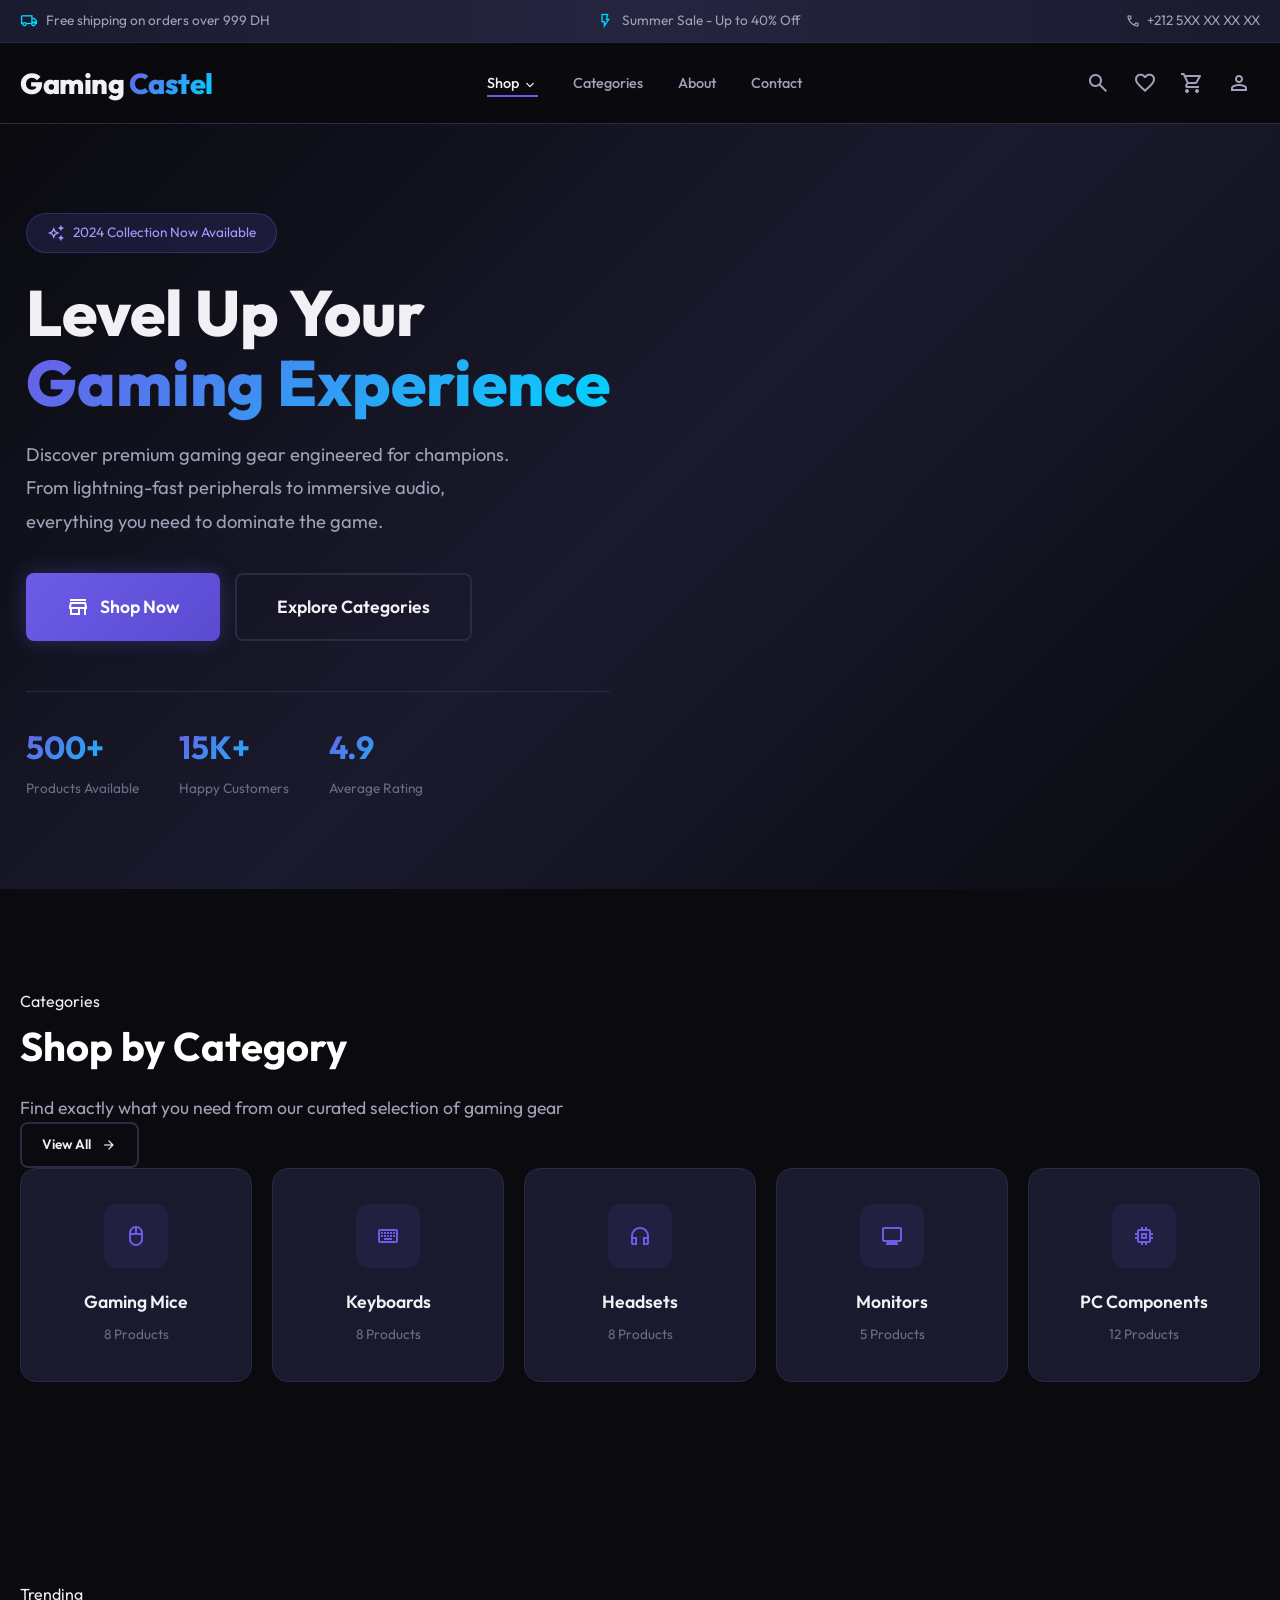
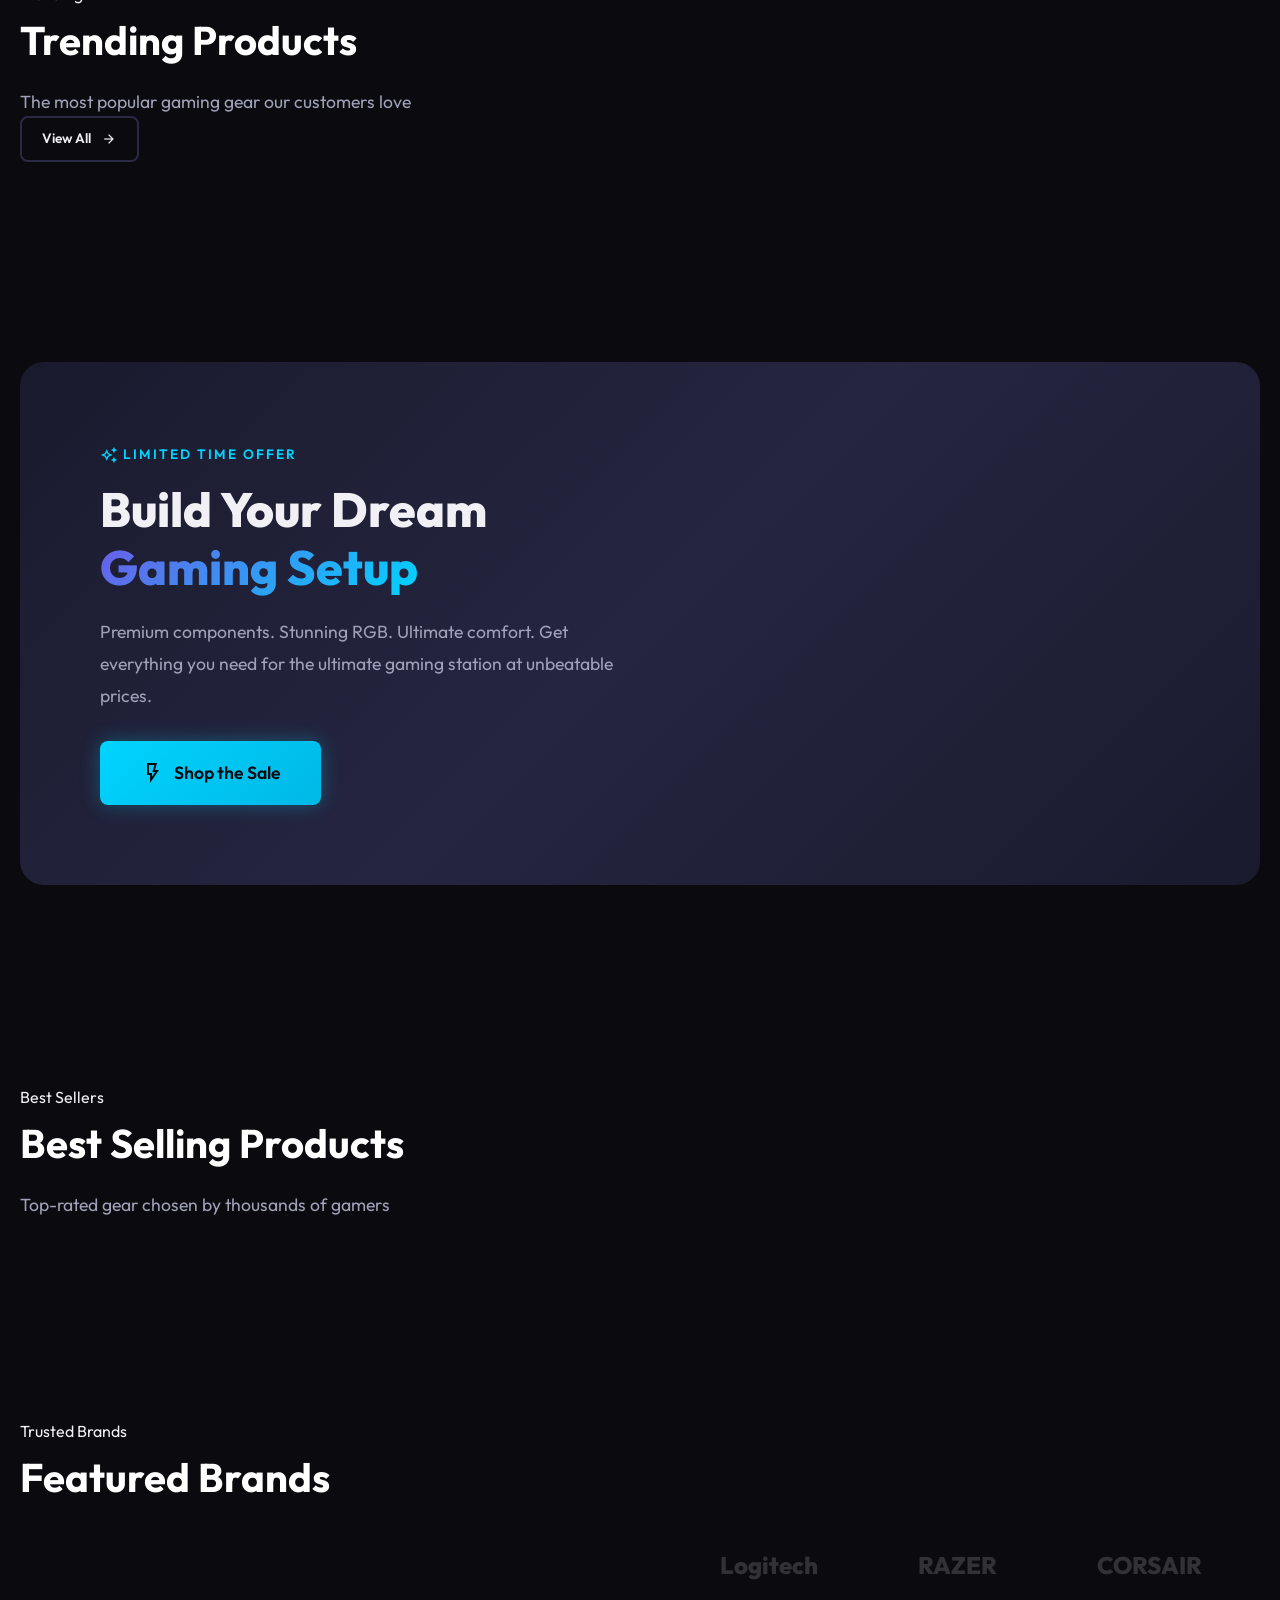
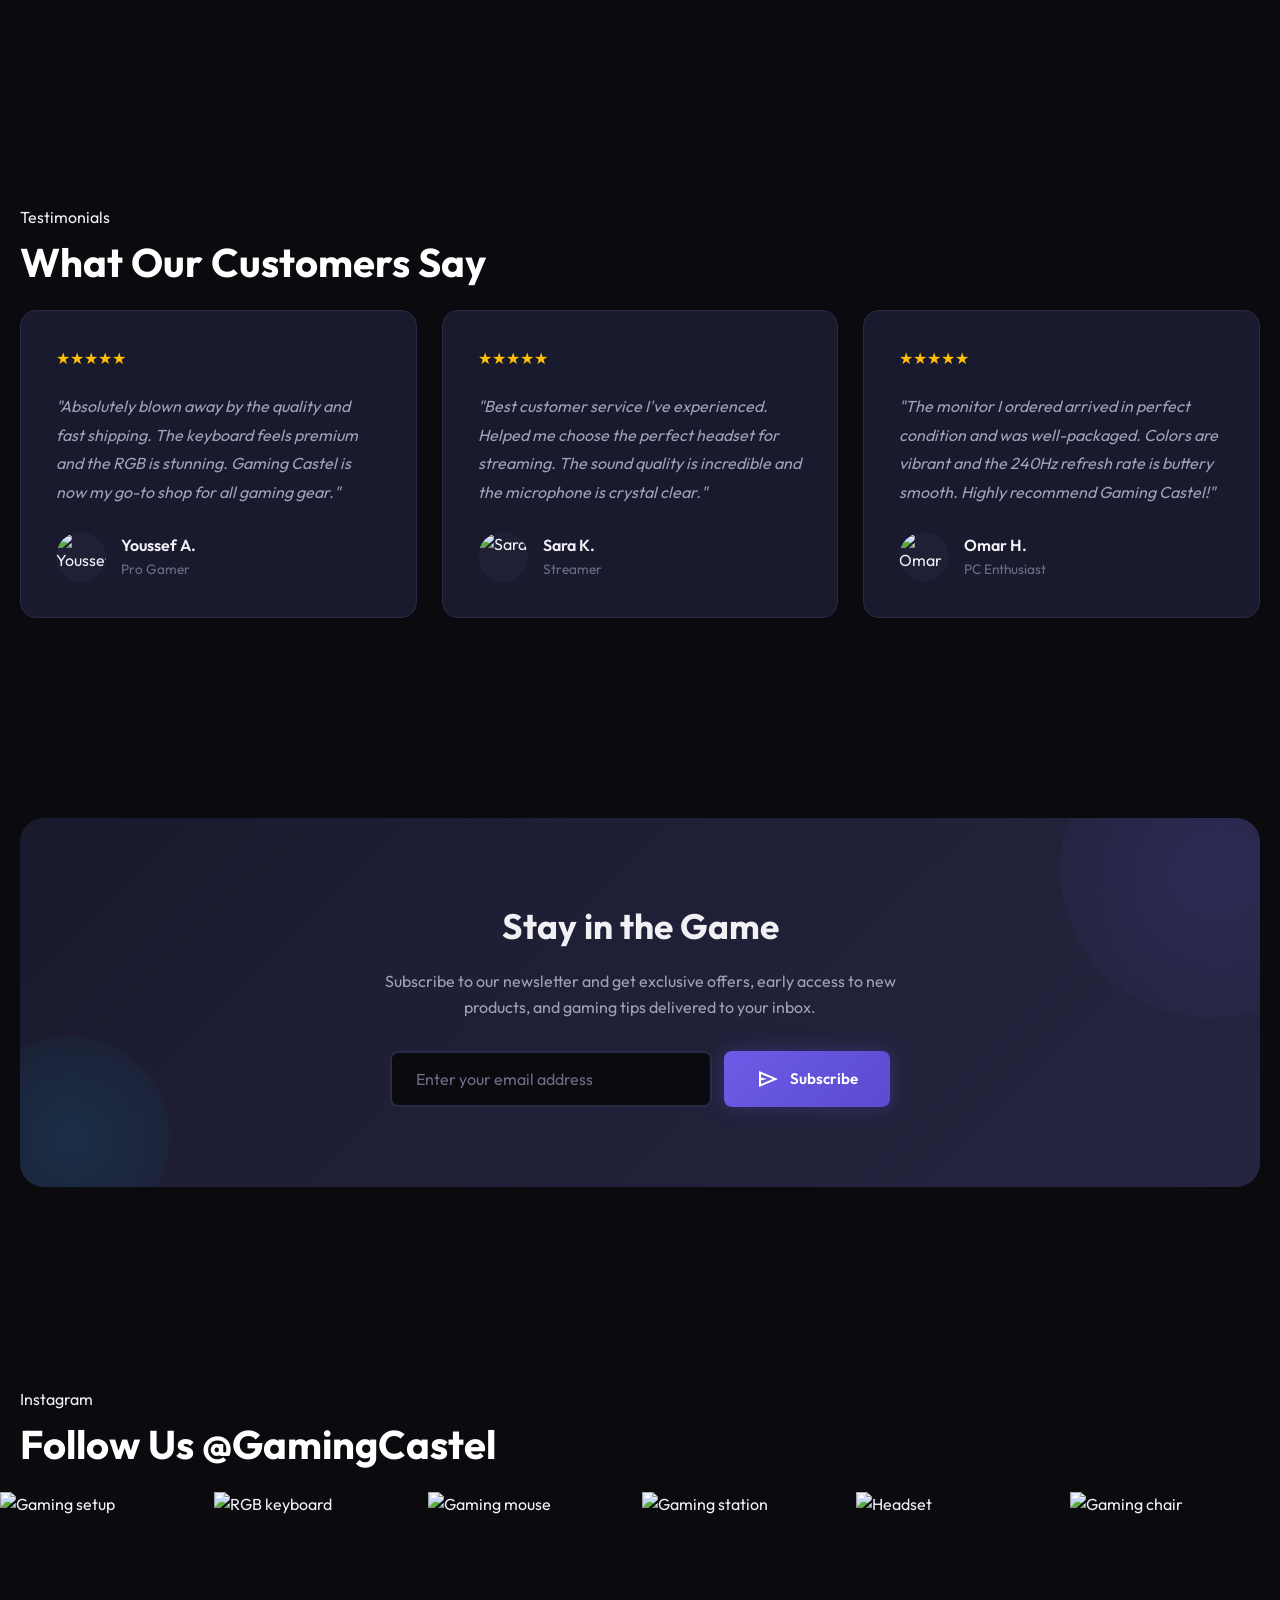
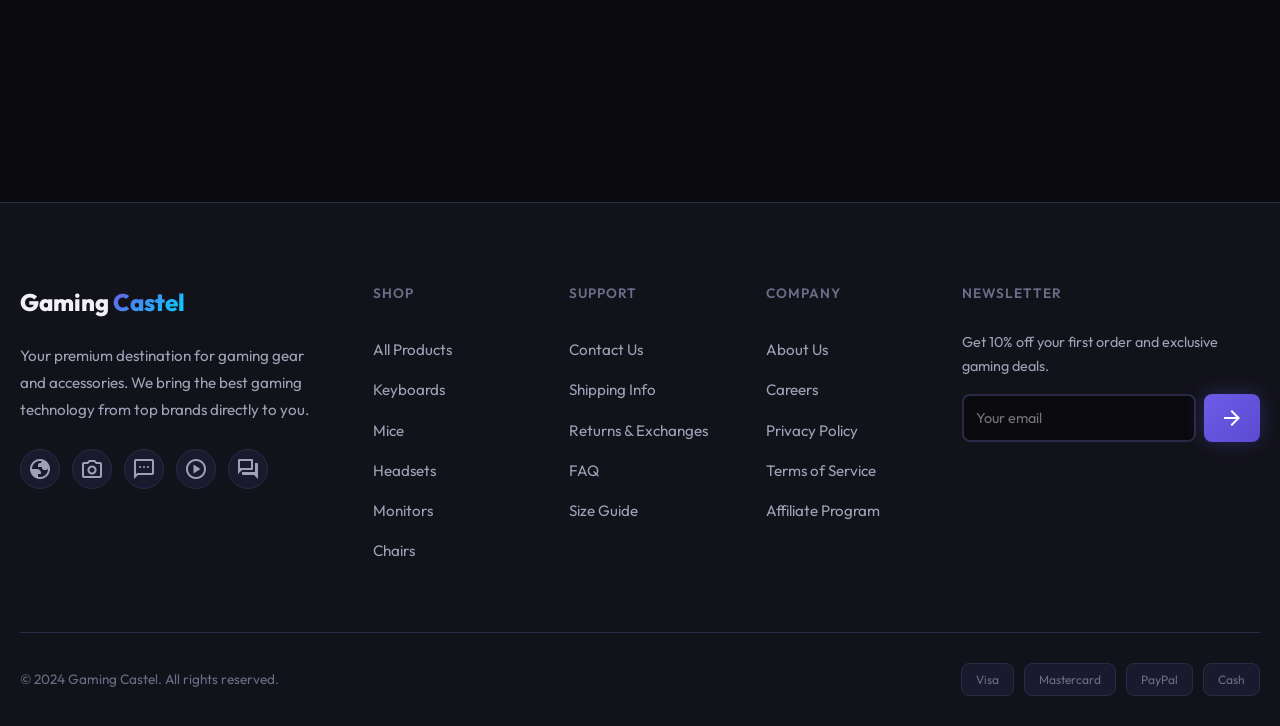
==== commit 631c24e5: "beta3" ====
--- a/index.html
+++ b/index.html
@@ -97,7 +97,7 @@
   <div class="container">
     <a href="index.html" class="logo">Gaming <span>Castel</span></a>
     <ul class="nav-links">
-      <li style="position:relative">
+      <li>
         <a href="shop.html" class="active">Shop <span class="material-symbols-outlined" style="font-size:16px;vertical-align:middle">expand_more</span></a>
         <div class="mega-menu">
           <div class="container">
@@ -195,9 +195,6 @@
           </div>
         </div>
       </div>
-      <div class="hero-image">
-        <img src="https://images.unsplash.com/photo-1586210579192-33a45a0b3a3f?w=600&q=80" alt="Gaming Setup" loading="lazy">
-      </div>
     </div>
   </section>
 
@@ -290,7 +287,7 @@
         <h2 class="section-title">Featured Brands</h2>
       </div>
     </div>
-    <div style="position:relative">
+    <div>
       <div class="brands-track" id="brands-track">
         <div class="brand-item"><img src="https://logo.clearbit.com/logitech.com" alt="Logitech" onerror="this.style.display='none'"></div>
         <div class="brand-item"><img src="https://logo.clearbit.com/razer.com" alt="Razer" onerror="this.style.display='none'"></div>
--- a/assets/css/style.css
+++ b/assets/css/style.css
@@ -442,8 +442,7 @@
   top: 100%;
   left: 0;
   width: 100%;
-  background: rgba(18, 18, 26, 0.98);
-  backdrop-filter: blur(20px);
+  background: #0a0a0f;
   border-bottom: 1px solid var(--border-color);
   opacity: 0;
   visibility: hidden;
@@ -456,6 +455,11 @@
   opacity: 1;
   visibility: visible;
   transform: translateY(0);
+}
+
+.mega-menu .container {
+  display: block;
+  height: auto;
 }
 
 .mega-menu-grid {
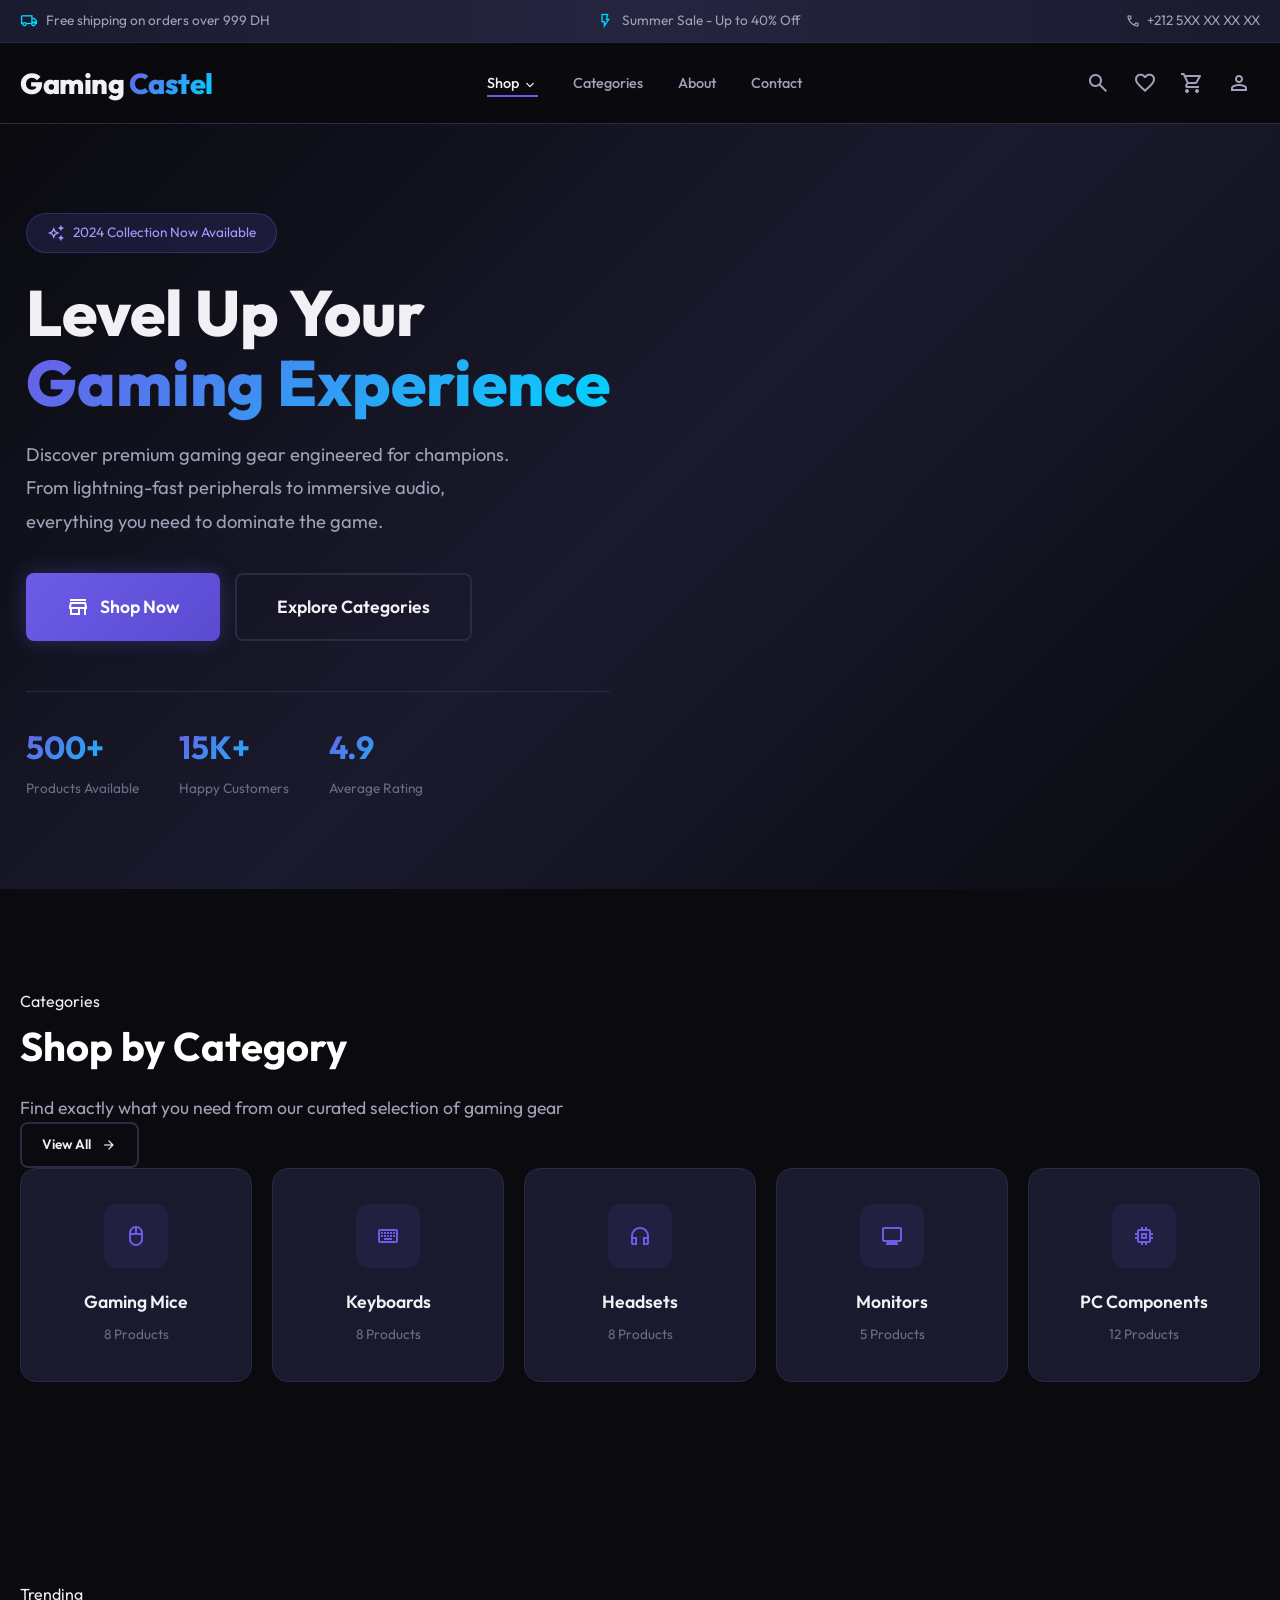
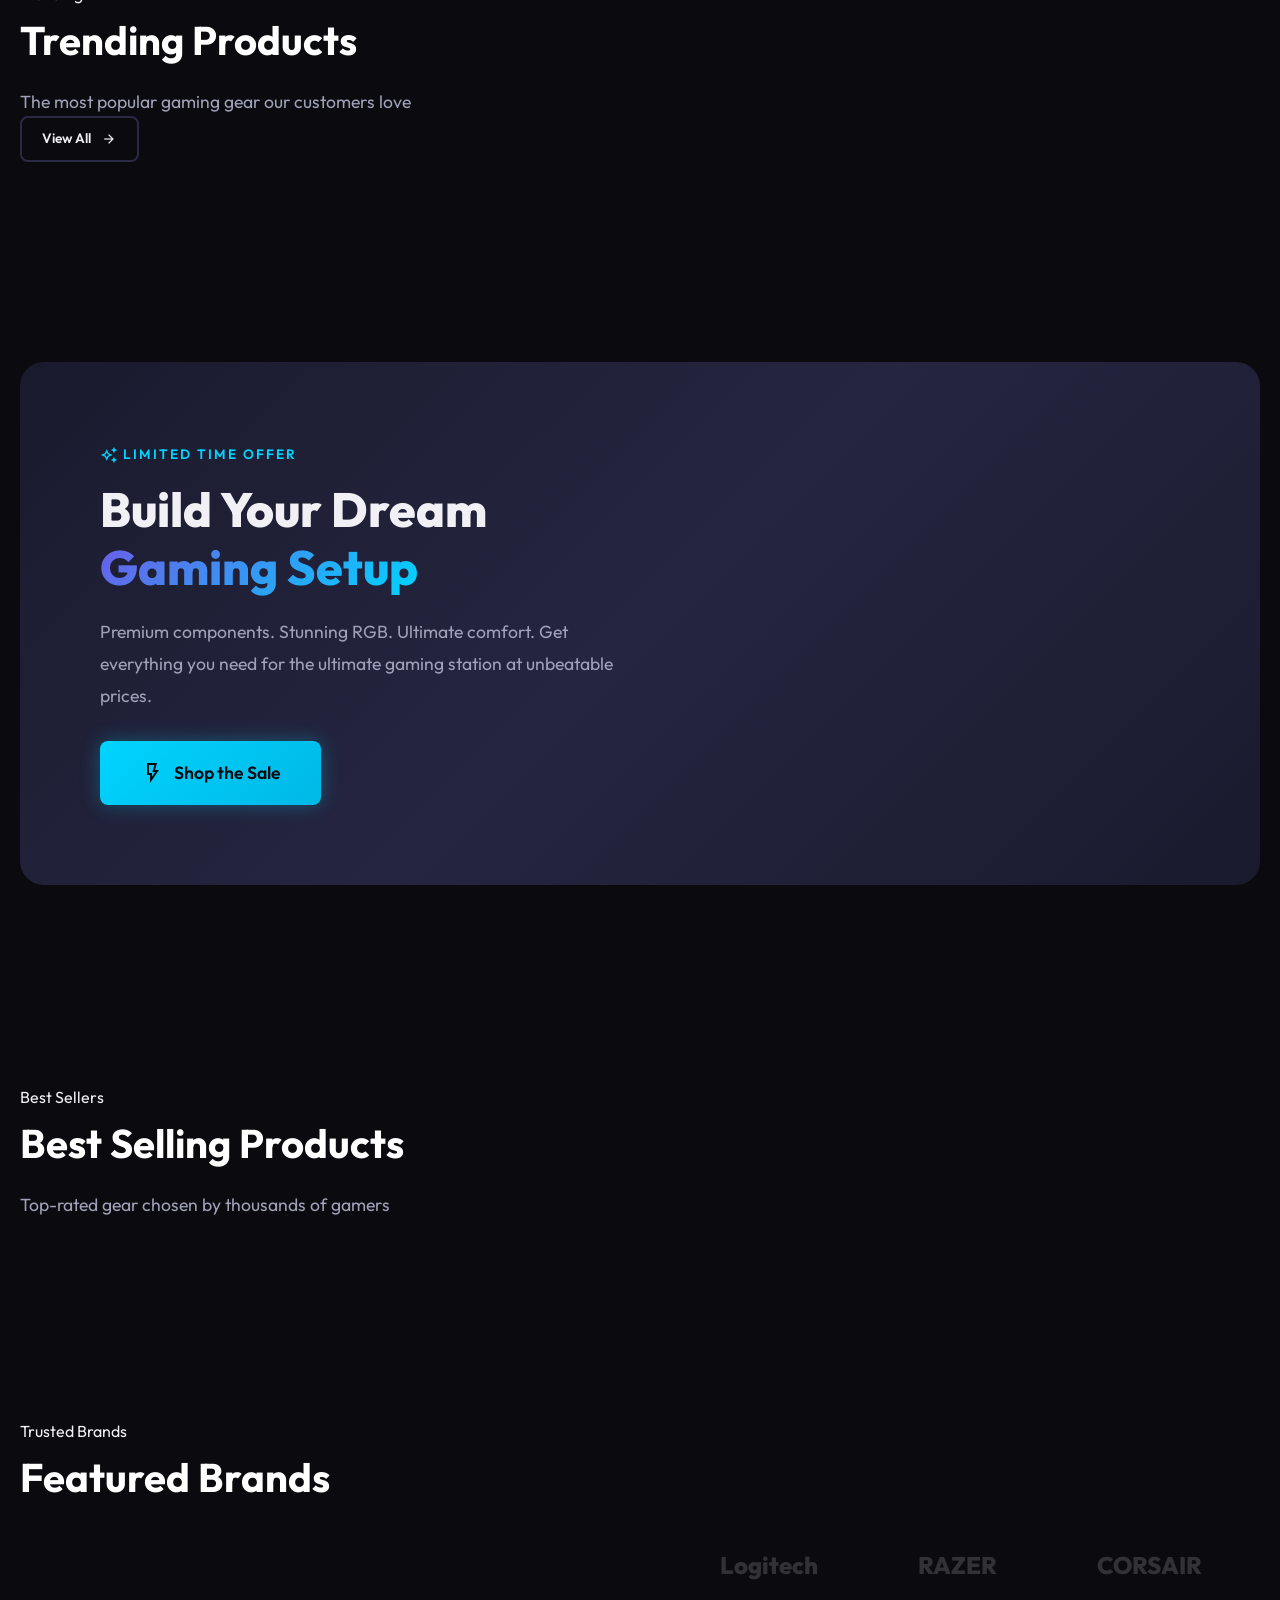
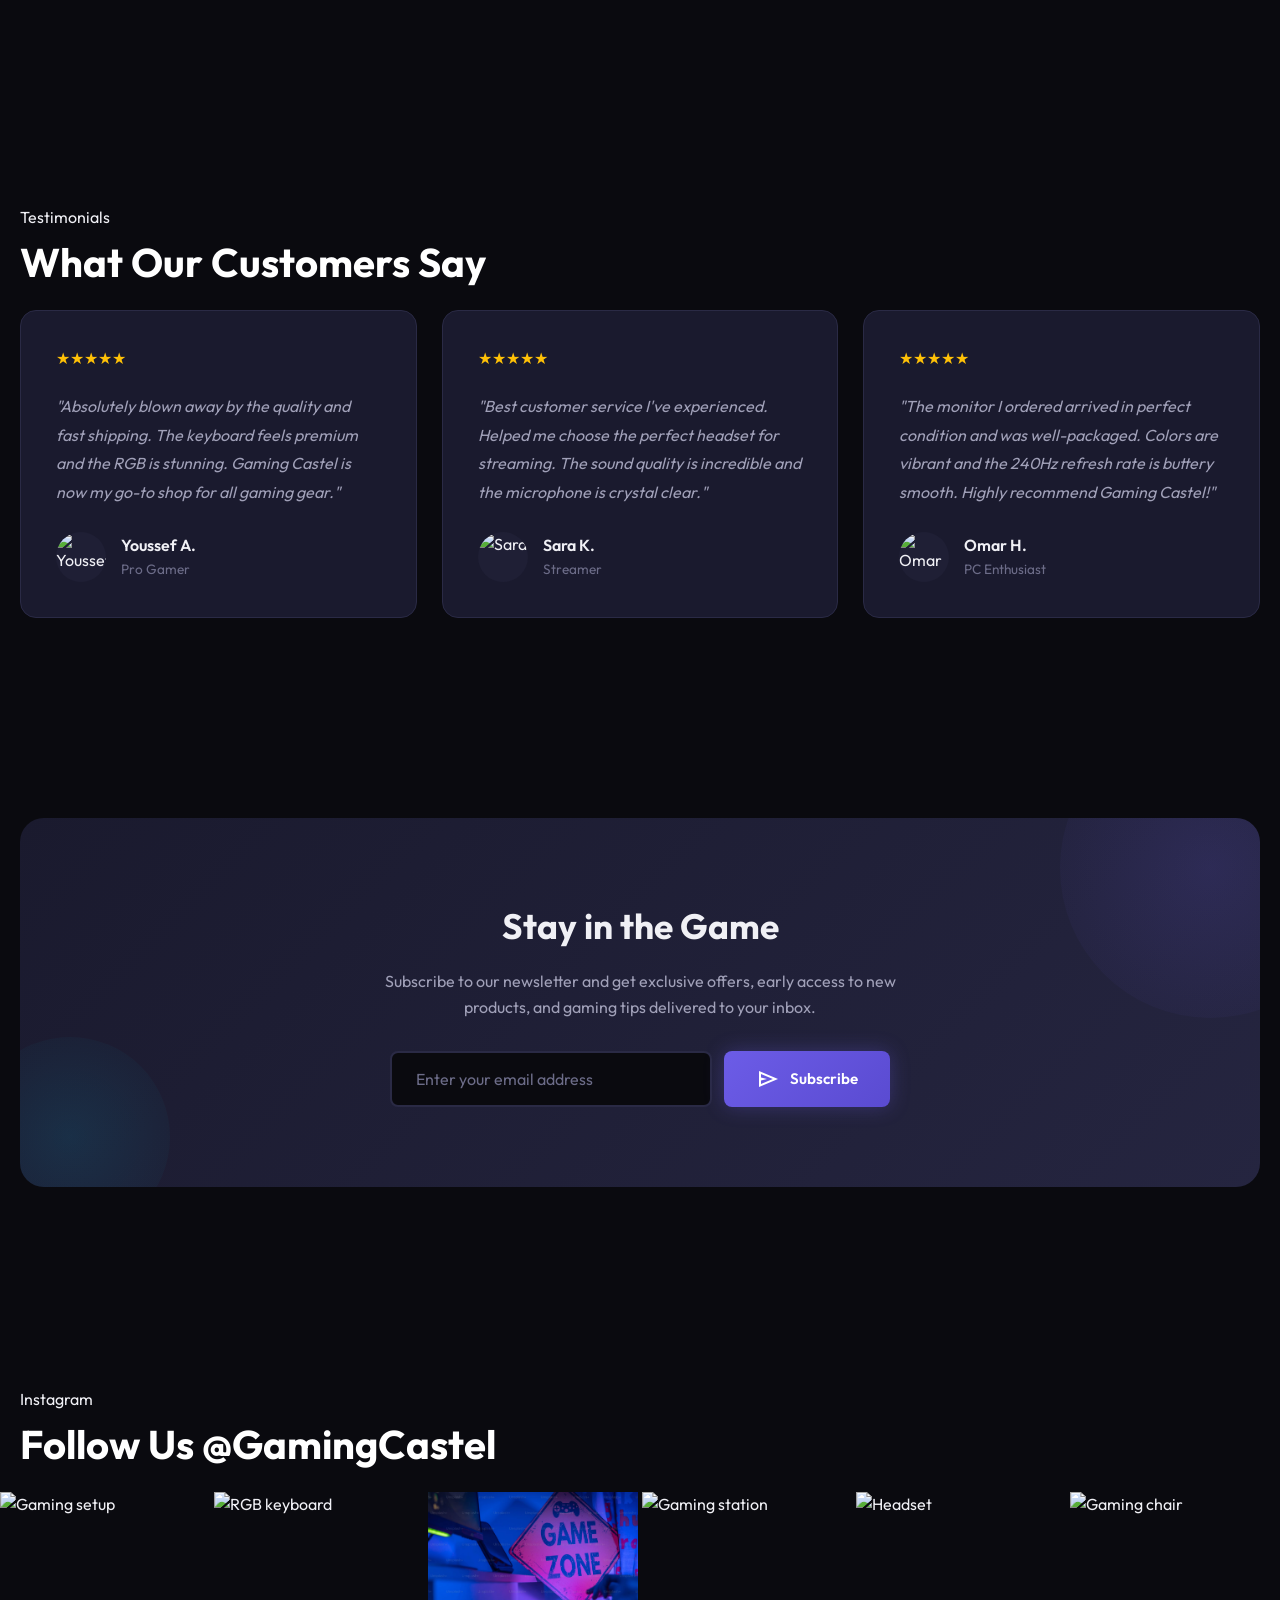
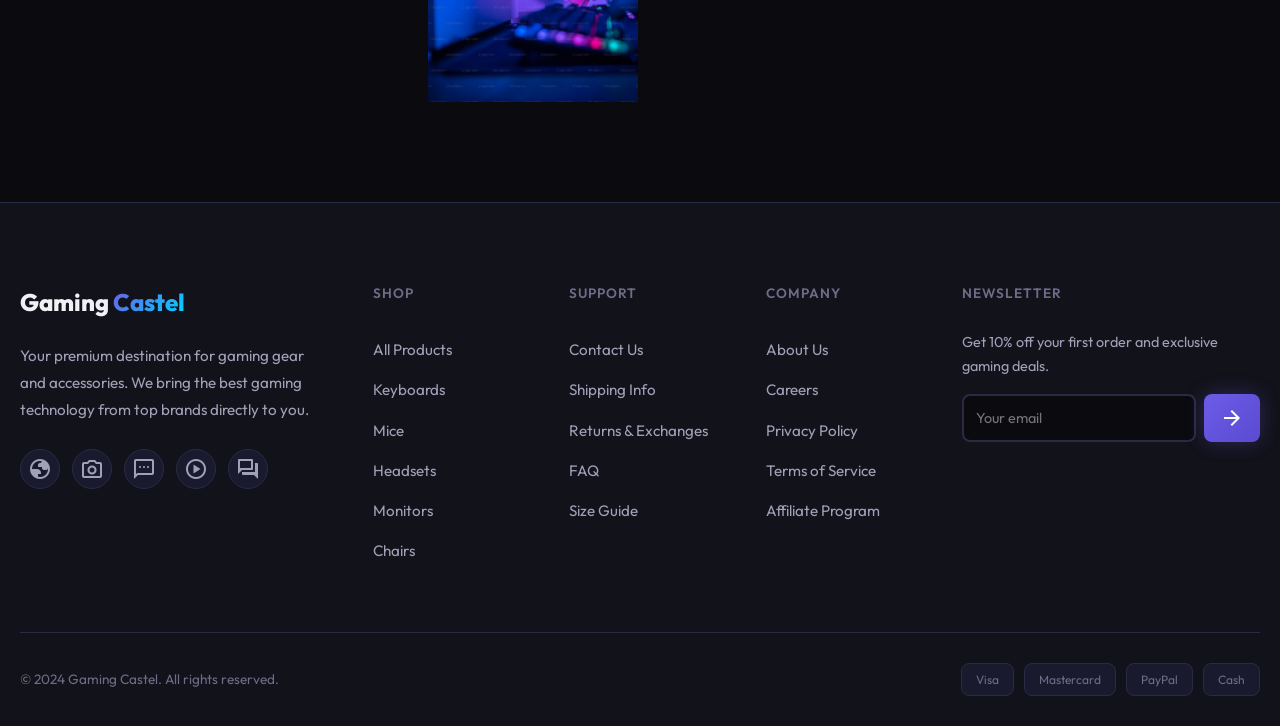
==== commit 90f7a2d0: "Update pages and add image assets" ====
--- a/index.html
+++ b/index.html
@@ -383,7 +383,7 @@
         <div class="instagram-overlay"><span class="material-symbols-outlined">photo_camera</span></div>
       </div>
       <div class="instagram-item">
-        <img src="https://images.unsplash.com/photo-1586210579192-33a45a0b3a3f?w=400&q=80" alt="Gaming mouse" loading="lazy">
+        <img src="./assets/images/scrol.avif" alt="Gaming mouse" loading="lazy">
         <div class="instagram-overlay"><span class="material-symbols-outlined">photo_camera</span></div>
       </div>
       <div class="instagram-item">
